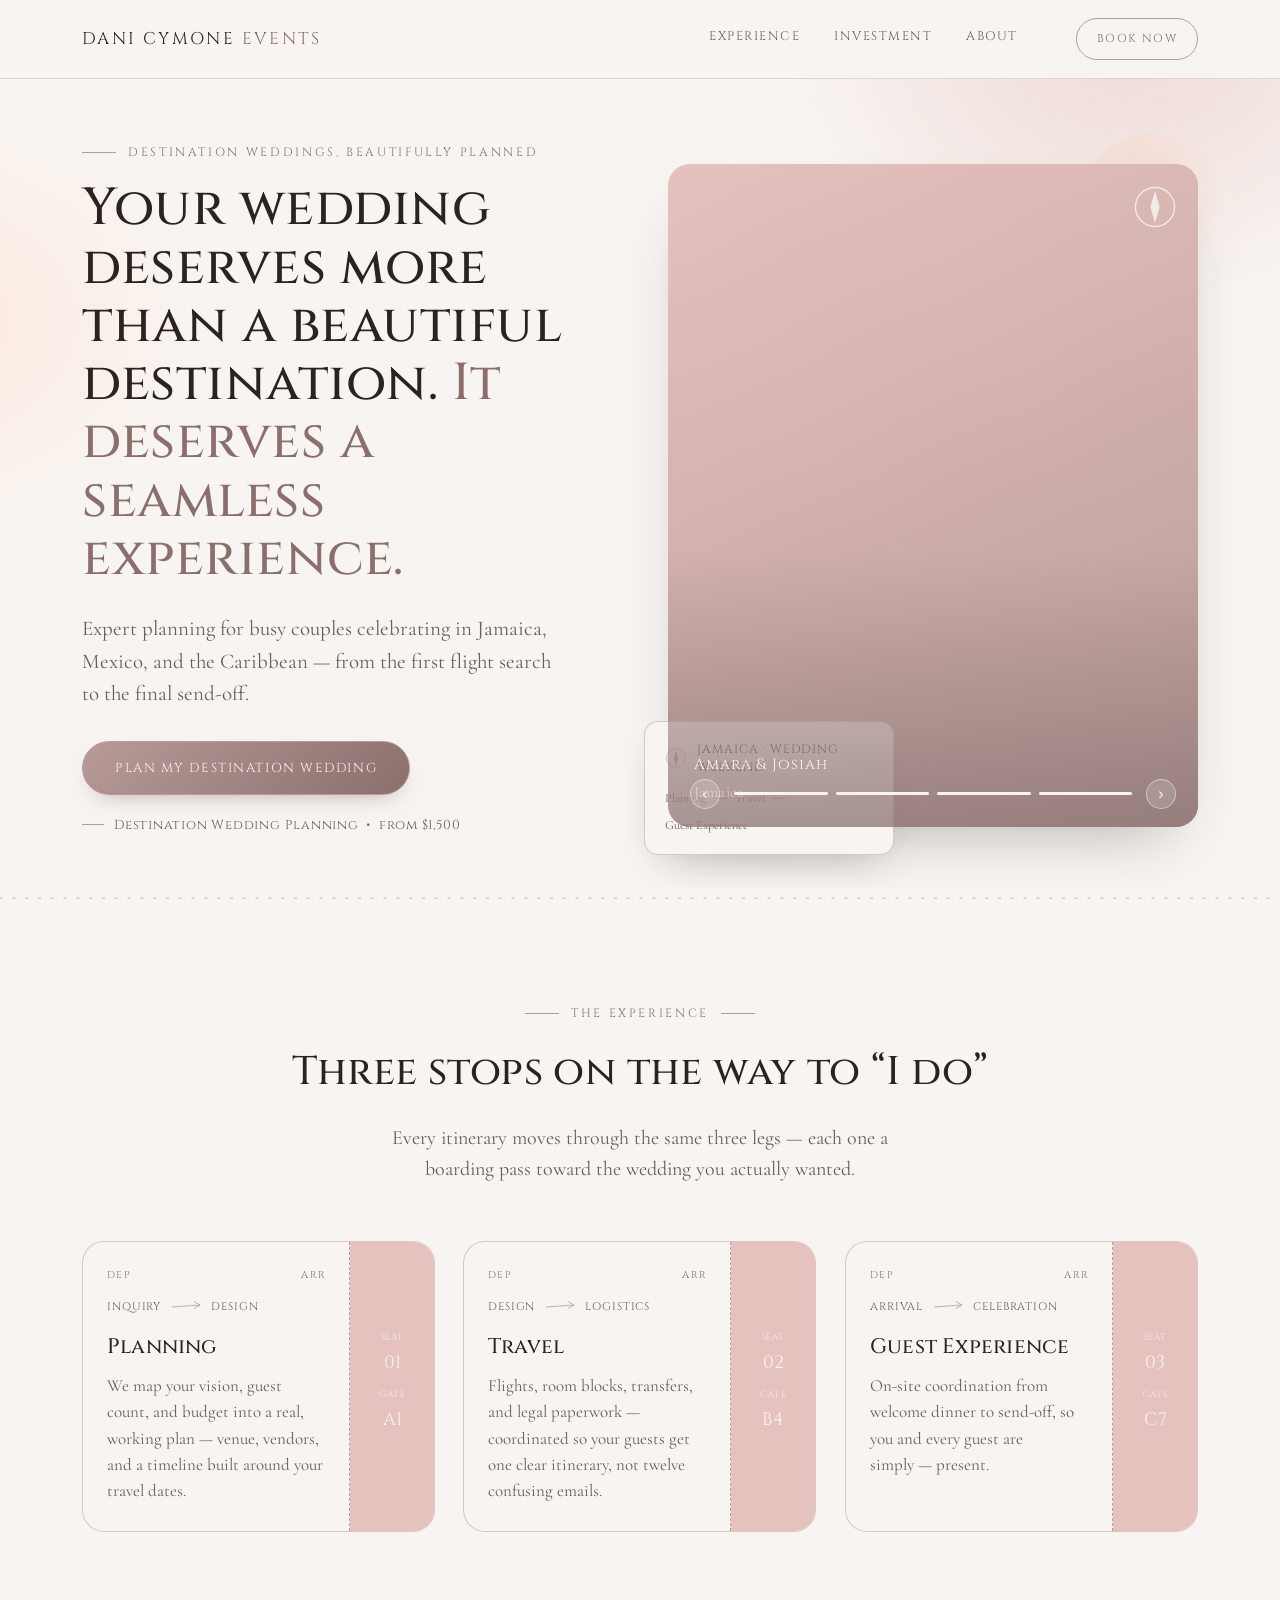
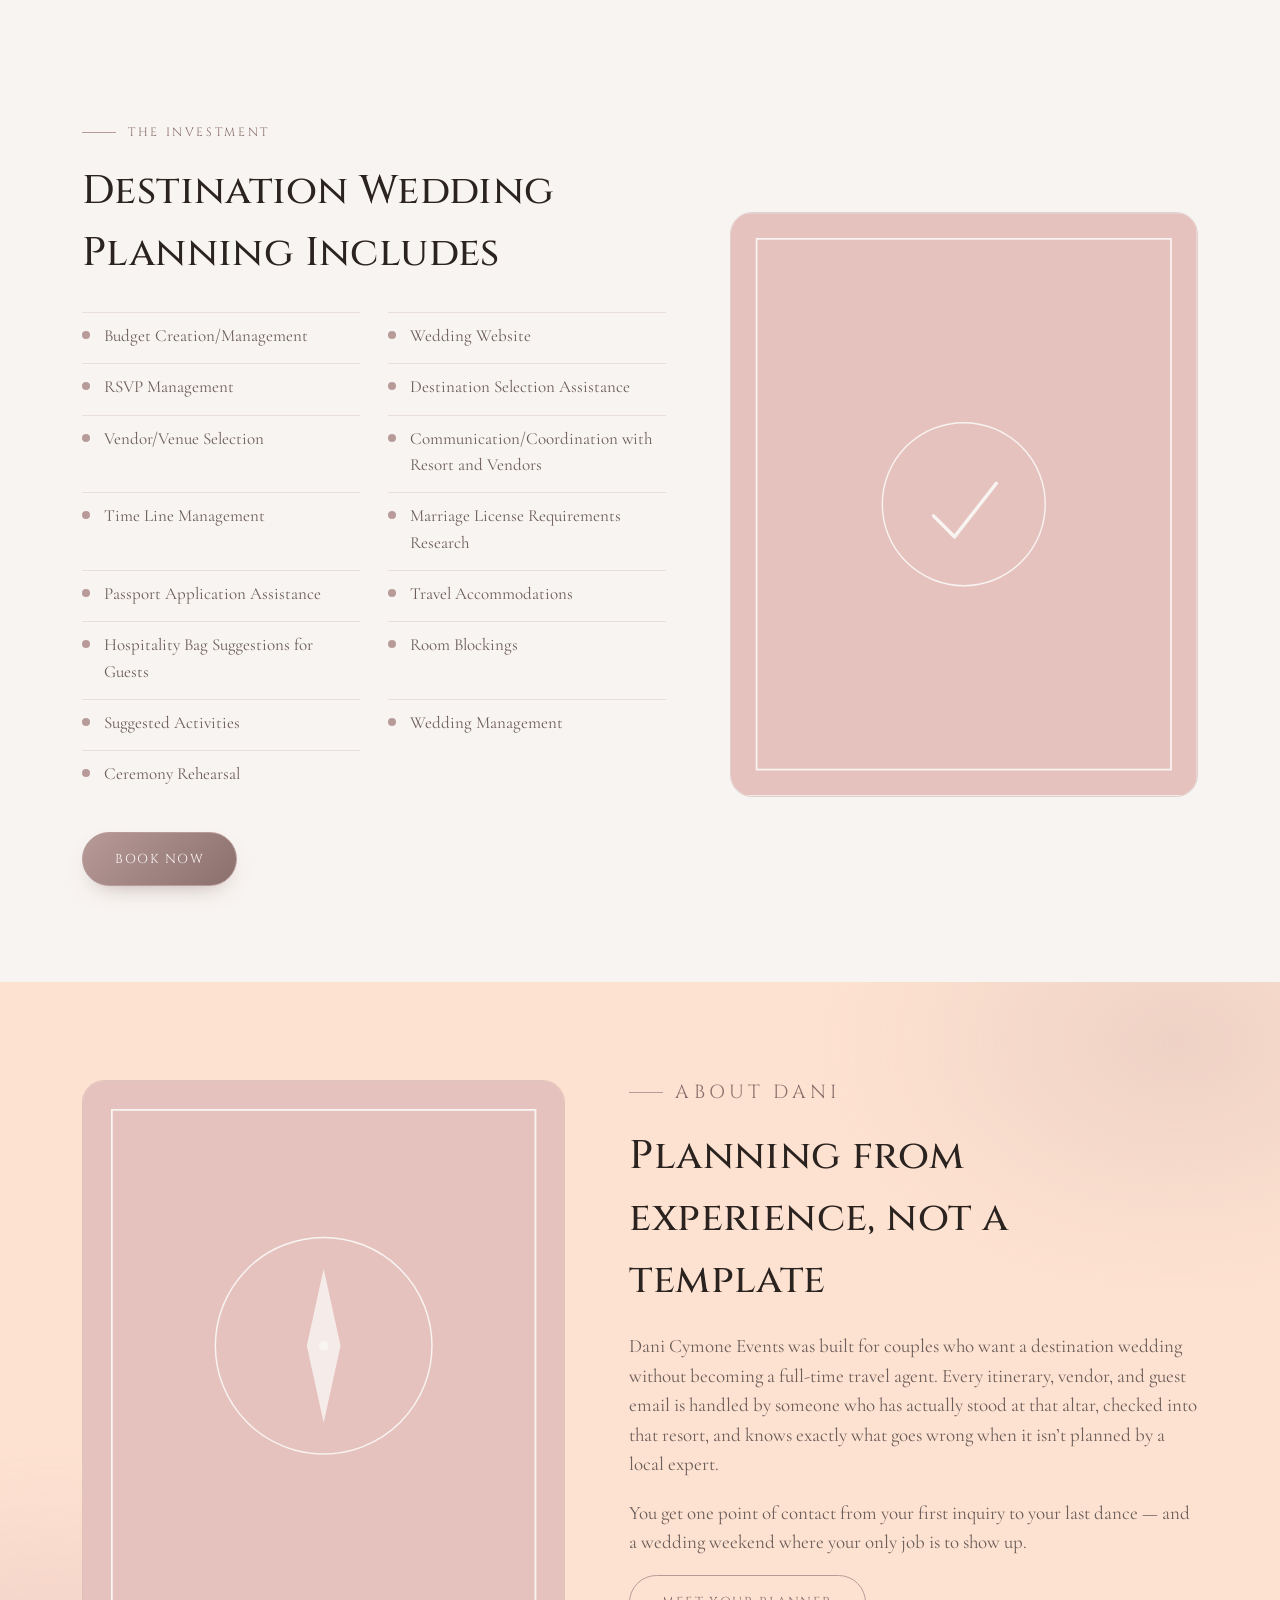
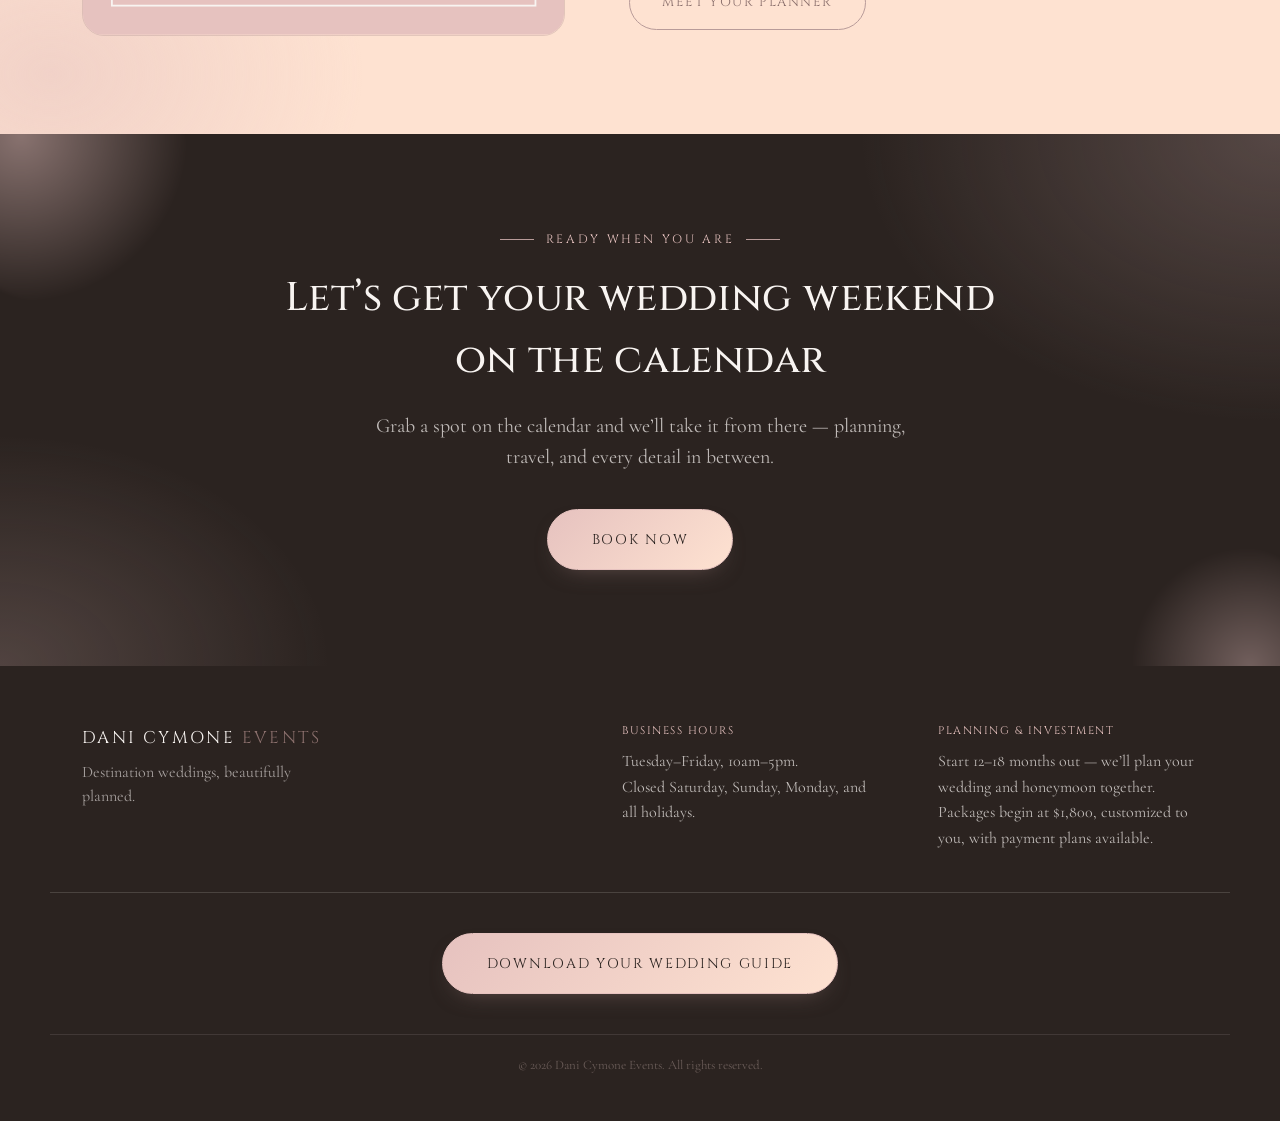
==== dani-site/index.html @ 33d0fd00 "website day 1 work" ====
<!DOCTYPE html>
<html lang="en">
<head>
<meta charset="UTF-8">
<meta name="viewport" content="width=device-width, initial-scale=1.0">
<title>Destinations with Dani | Destination Wedding Planning</title>
<meta name="description" content="Expert destination wedding planning for busy couples celebrating in Jamaica, Mexico, and the Caribbean.">
<link rel="preconnect" href="https://fonts.googleapis.com">
<link rel="preconnect" href="https://fonts.gstatic.com" crossorigin>
<link href="https://fonts.googleapis.com/css2?family=Cinzel:wght@400;500;600&family=Cormorant+Garamond:ital,wght@0,400;0,500;0,600;1,400&family=Petit+Formal+Script&display=swap" rel="stylesheet">
<!--
  LOVELACE FONT: Lovelace (Zetafonts) is a paid font and can't be linked from a free CDN.
  Once you have the licensed font files, drop them into assets/fonts/ and uncomment the
  @font-face block at the top of css/styles.css — the --font-body variable already points
  to "Lovelace" first, so the whole site will pick it up automatically with zero other changes.
  Until then, the site uses Cormorant Garamond as a close elegant-serif stand-in.
-->
<link rel="stylesheet" href="css/styles.css">
</head>
<body>

<!-- ===== NAV ===== -->
<header class="site-header" id="siteHeader">
  <div class="wrap header-inner">
    <a href="#top" class="wordmark">DANI CYMONE <span>EVENTS</span></a>
    <nav class="primary-nav" aria-label="Primary">
      <a href="#experience">Experience</a>
      <a href="#investment">Investment</a>
      <a href="#about">About</a>
    </nav>
    <a href="https://danicymoneevents.hbportal.co/public/6537eff61da5b40085b5f3f3/1-Schedule" target="_blank" rel="noopener noreferrer" class="btn btn-outline nav-cta">Book Now</a>
    <button class="menu-toggle" id="menuToggle" aria-label="Open menu" aria-expanded="false">
      <span></span><span></span><span></span>
    </button>
  </div>
</header>

<!-- ===== HERO ===== -->
<section class="hero" id="top">
  <div class="wrap hero-grid">
    <div class="hero-copy">
      <p class="eyebrow"><span class="rule"></span>Destination Weddings, Beautifully Planned</p>
      <h1>Your wedding deserves more than a beautiful destination. <em>It deserves a seamless experience.</em></h1>
      <p class="hero-sub">Expert planning for busy couples celebrating in Jamaica, Mexico, and the Caribbean &mdash; from the first flight search to the final send-off.</p>
      <div class="hero-actions">
        <a href="https://danicymoneevents.hbportal.co/public/6537eff61da5b40085b5f3f3/1-Schedule" target="_blank" rel="noopener noreferrer" class="btn btn-solid">Plan My Destination Wedding</a>
      </div>
      <p class="hero-price"><span class="dash"></span>Destination Wedding Planning &nbsp;&bull;&nbsp; from $1,500</p>
    </div>

    <div class="hero-visual">
      <div class="slideshow" id="heroSlideshow">
        <div class="slide is-active" style="background-image:url('assets/images/couples/couple-1.jpg')">
          <span class="slide-caption">Amara &amp; Josiah <em>Jamaica</em></span>
        </div>
        <div class="slide" style="background-image:url('assets/images/couples/couple-2.jpg')">
          <span class="slide-caption">Renee &amp; Devin <em>Tulum, Mexico</em></span>
        </div>
        <div class="slide" style="background-image:url('assets/images/couples/couple-3.jpg')">
          <span class="slide-caption">Priya &amp; Aaron <em>Turks &amp; Caicos</em></span>
        </div>
        <div class="slide" style="background-image:url('assets/images/couples/couple-4.jpg')">
          <span class="slide-caption">Camille &amp; Theo <em>Riviera Maya</em></span>
        </div>

        <div class="compass-mini spin-slow" aria-hidden="true">
          <svg viewBox="0 0 40 40"><circle cx="20" cy="20" r="17" fill="none" stroke="#f8f4f1" stroke-width="1.2"/><path d="M20,6 L24,20 L20,34 L16,20 Z" fill="#f8f4f1"/></svg>
        </div>

        <div class="slide-controls">
          <button class="slide-arrow" data-dir="-1" aria-label="Previous couple">&#8249;</button>
          <div class="slide-track" role="tablist" aria-label="Slideshow progress">
            <button class="slide-dash is-active" data-index="0" role="tab" aria-selected="true" aria-label="Slide 1"></button>
            <button class="slide-dash" data-index="1" role="tab" aria-selected="false" aria-label="Slide 2"></button>
            <button class="slide-dash" data-index="2" role="tab" aria-selected="false" aria-label="Slide 3"></button>
            <button class="slide-dash" data-index="3" role="tab" aria-selected="false" aria-label="Slide 4"></button>
          </div>
          <button class="slide-arrow" data-dir="1" aria-label="Next couple">&#8250;</button>
        </div>
      </div>

      <div class="hero-card">
        <div class="hero-card-head">
          <span class="compass-mini-badge" aria-hidden="true">
            <svg viewBox="0 0 40 40"><circle cx="20" cy="20" r="17" fill="none" stroke="#b89b99" stroke-width="1.2"/><path d="M20,6 L24,20 L20,34 L16,20 Z" fill="#b89b99"/></svg>
          </span>
          <span>Jamaica &middot; Wedding Weekend</span>
        </div>
        <div class="hero-card-route">
          <span>Planning</span><i></i><span>Travel</span><i></i><span>Guest Experience</span>
        </div>
      </div>
    </div>
  </div>
</section>

<!-- ===== TRUST STRIP / FLIGHT PATH DIVIDER ===== -->
<div class="flight-divider" aria-hidden="true">
  <svg viewBox="0 0 1200 40" preserveAspectRatio="none">
    <line x1="0" y1="20" x2="1200" y2="20" stroke="#b89b99" stroke-width="1.5" stroke-dasharray="2 10" stroke-linecap="round"/>
  </svg>
</div>

<!-- ===== EXPERIENCE ===== -->
<section class="section" id="experience">
  <div class="wrap">
    <p class="eyebrow center"><span class="rule"></span>The Experience<span class="rule"></span></p>
    <h2 class="section-title center">Three stops on the way to &ldquo;I do&rdquo;</h2>
    <p class="section-sub center">Every itinerary moves through the same three legs &mdash; each one a boarding pass toward the wedding you actually wanted.</p>

    <div class="pass-row">
      <article class="boarding-pass">
        <div class="pass-main">
          <div class="pass-top">
            <span class="pass-code">DEP</span>
            <span class="pass-code">ARR</span>
          </div>
          <div class="pass-route">
            <span>INQUIRY</span>
            <svg class="pass-plane" viewBox="0 0 60 24"><path d="M2,14 L58,10 M46,3 L58,10 L46,17" fill="none" stroke="currentColor" stroke-width="1.6"/></svg>
            <span>DESIGN</span>
          </div>
          <h3>Planning</h3>
          <p>We map your vision, guest count, and budget into a real, working plan &mdash; venue, vendors, and a timeline built around your travel dates.</p>
        </div>
        <div class="pass-stub">
          <span class="stub-label">SEAT</span>
          <span class="stub-value">01</span>
          <span class="stub-label">GATE</span>
          <span class="stub-value">A1</span>
        </div>
      </article>

      <article class="boarding-pass">
        <div class="pass-main">
          <div class="pass-top">
            <span class="pass-code">DEP</span>
            <span class="pass-code">ARR</span>
          </div>
          <div class="pass-route">
            <span>DESIGN</span>
            <svg class="pass-plane" viewBox="0 0 60 24"><path d="M2,14 L58,10 M46,3 L58,10 L46,17" fill="none" stroke="currentColor" stroke-width="1.6"/></svg>
            <span>LOGISTICS</span>
          </div>
          <h3>Travel</h3>
          <p>Flights, room blocks, transfers, and legal paperwork &mdash; coordinated so your guests get one clear itinerary, not twelve confusing emails.</p>
        </div>
        <div class="pass-stub">
          <span class="stub-label">SEAT</span>
          <span class="stub-value">02</span>
          <span class="stub-label">GATE</span>
          <span class="stub-value">B4</span>
        </div>
      </article>

      <article class="boarding-pass">
        <div class="pass-main">
          <div class="pass-top">
            <span class="pass-code">DEP</span>
            <span class="pass-code">ARR</span>
          </div>
          <div class="pass-route">
            <span>ARRIVAL</span>
            <svg class="pass-plane" viewBox="0 0 60 24"><path d="M2,14 L58,10 M46,3 L58,10 L46,17" fill="none" stroke="currentColor" stroke-width="1.6"/></svg>
            <span>CELEBRATION</span>
          </div>
          <h3>Guest Experience</h3>
          <p>On-site coordination from welcome dinner to send-off, so you and every guest are simply&nbsp;&mdash;&nbsp;present.</p>
        </div>
        <div class="pass-stub">
          <span class="stub-label">SEAT</span>
          <span class="stub-value">03</span>
          <span class="stub-label">GATE</span>
          <span class="stub-value">C7</span>
        </div>
      </article>
    </div>
  </div>
</section>

<!-- ===== WHAT'S INCLUDED ===== -->
<section class="section" id="investment">
  <div class="wrap investment-grid">
    <div class="investment-copy">
      <p class="eyebrow"><span class="rule"></span>The Investment</p>
      <h2 class="section-title">Destination Wedding Planning Includes</h2>
      <ul class="includes-list">
        <li>Budget Creation/Management</li>
        <li>Wedding Website</li>
        <li>RSVP Management</li>
        <li>Destination Selection Assistance</li>
        <li>Vendor/Venue Selection</li>
        <li>Communication/Coordination with Resort and Vendors</li>
        <li>Time Line Management</li>
        <li>Marriage License Requirements Research</li>
        <li>Passport Application Assistance</li>
        <li>Travel Accommodations</li>
        <li>Hospitality Bag Suggestions for Guests</li>
        <li>Room Blockings</li>
        <li>Suggested Activities</li>
        <li>Wedding Management</li>
        <li>Ceremony Rehearsal</li>
      </ul>
      <a href="https://danicymoneevents.hbportal.co/public/6537eff61da5b40085b5f3f3/1-Schedule" target="_blank" rel="noopener noreferrer" class="btn btn-solid">Book Now</a>
    </div>
    <div class="investment-visual" aria-hidden="true">
      <svg viewBox="0 0 400 500">
        <rect x="0" y="0" width="400" height="500" fill="#e6c2bf"/>
        <rect x="22" y="22" width="356" height="456" fill="none" stroke="#f8f4f1" stroke-width="1.5"/>
        <g transform="translate(200,250)">
          <circle r="70" fill="none" stroke="#f8f4f1" stroke-width="1.2"/>
          <path d="M-26,10 L-8,28 L28,-18" fill="none" stroke="#f8f4f1" stroke-width="3" stroke-linecap="round" stroke-linejoin="round"/>
        </g>
      </svg>
    </div>
  </div>
</section>

<!-- ===== ABOUT ===== -->
<section class="section section-tinted" id="about">
  <div class="wrap about-grid">
    <div class="about-visual" aria-hidden="true">
      <svg viewBox="0 0 400 460">
        <rect x="0" y="0" width="400" height="460" fill="#e6c2bf"/>
        <rect x="24" y="24" width="352" height="412" fill="none" stroke="#f8f4f1" stroke-width="1.5"/>
        <g transform="translate(200,220)">
          <circle r="90" fill="none" stroke="#f8f4f1" stroke-width="1.2"/>
          <path d="M0,-64 L14,0 L0,64 L-14,0 Z" fill="#f8f4f1" opacity="0.85"/>
          <circle r="4" fill="#f8f4f1"/>
        </g>
      </svg>
    </div>
    <div class="about-copy">
      <p class="eyebrow"><span class="rule"></span>About Dani</p>
      <h2 class="section-title">Planning from experience, not a template</h2>
      <p>Dani Cymone Events was built for couples who want a destination wedding without becoming a full-time travel agent. Every itinerary, vendor, and guest email is handled by someone who has actually stood at that altar, checked into that resort, and knows exactly what goes wrong when it isn&rsquo;t planned by a local expert.</p>
      <p>You get one point of contact from your first inquiry to your last dance &mdash; and a wedding weekend where your only job is to show up.</p>
      <a href="https://danicymoneevents.hbportal.co/public/6537eff61da5b40085b5f3f3/1-Schedule" target="_blank" rel="noopener noreferrer" class="btn btn-outline">Meet Your Planner</a>
    </div>
  </div>
</section>

<!-- ===== BOOK NOW ===== -->
<section class="section book-section" id="book">
  <div class="blob blob-a" aria-hidden="true"></div>
  <div class="blob blob-b" aria-hidden="true"></div>
  <div class="wrap book-inner">
    <p class="eyebrow center"><span class="rule"></span>Ready When You Are<span class="rule"></span></p>
    <h2 class="section-title center">Let&rsquo;s get your wedding weekend on the calendar</h2>
    <p class="section-sub center">Grab a spot on the calendar and we&rsquo;ll take it from there &mdash; planning, travel, and every detail in between.</p>
    <a href="https://danicymoneevents.hbportal.co/public/6537eff61da5b40085b5f3f3/1-Schedule" target="_blank" rel="noopener noreferrer" class="btn btn-solid btn-large">Book Now</a>
  </div>
</section>

<!-- ===== FOOTER ===== -->
<footer class="site-footer">
  <div class="wrap footer-inner">
    <div class="footer-brand">
      <span class="wordmark">DANI CYMONE <span>EVENTS</span></span>
      <p>Destination weddings, beautifully planned.</p>
    </div>
    <div class="footer-info">
      <div class="footer-block">
        <span class="footer-label">Business Hours</span>
        <p>Tuesday&ndash;Friday, 10am&ndash;5pm.<br>Closed Saturday, Sunday, Monday, and all holidays.</p>
      </div>
      <div class="footer-block">
        <span class="footer-label">Planning &amp; Investment</span>
        <p>Start 12&ndash;18 months out &mdash; we&rsquo;ll plan your wedding and honeymoon together. Packages begin at $1,800, customized to you, with payment plans available.</p>
      </div>
    </div>
  </div>

  <div class="wrap footer-guide">
    <a href="https://www.canva.com/design/DAFTlL1XCnE/EAJRQQwgAZ2EIj3m2GyqQg/view?utm_content=DAFTlL1XCnE&utm_campaign=designshare&utm_medium=link2&utm_source=uniquelinks&utlId=h9b1b9f0e7c" target="_blank" rel="noopener noreferrer" class="btn btn-solid btn-large">Download Your Wedding Guide</a>
  </div>

  <div class="wrap footer-bottom">
    <p>&copy; <span id="year"></span> Dani Cymone Events. All rights reserved.</p>
  </div>
</footer>


<script src="js/script.js"></script>
</body>
</html>
---- dani-site/css/styles.css ----
/* ============ LOVELACE (licensed font — add files to enable) ============
   Uncomment once you've dropped licensed Lovelace files into assets/fonts/.
   The --font-body variable below already lists "Lovelace" first, so once
   this @font-face resolves, every body text element switches over automatically.

@font-face{
  font-family: "Lovelace";
  src: url("../assets/fonts/Lovelace-Text.woff2") format("woff2");
  font-weight: 400;
  font-style: normal;
  font-display: swap;
}
@font-face{
  font-family: "Lovelace";
  src: url("../assets/fonts/Lovelace-Text-Italic.woff2") format("woff2");
  font-weight: 400;
  font-style: italic;
  font-display: swap;
}
*/

/* ============ TOKENS ============ */
:root{
  --cream: #f8f4f1;
  --blush: #fee2d1;
  --rose: #e6c2bf;
  --mauve: #b89b99;
  --mauve-deep: #8a6f6c;
  --ink: #2b2320;
  --ink-soft: #6b5d59;

  --font-display: "Cinzel", serif;
  --font-body: "Lovelace", "Cormorant Garamond", "EB Garamond", Georgia, serif;
  --font-script: "Petit Formal Script", cursive;

  --maxw: 1180px;
  --radius: 22px;
  --radius-sm: 14px;
  --bounce: cubic-bezier(.34, 1.56, .64, 1);
}

*,*::before,*::after{ box-sizing: border-box; }
html{ scroll-behavior: smooth; }
body{
  margin:0;
  font-family: var(--font-body);
  background: var(--cream);
  color: var(--ink);
  font-size: 19px;
  line-height: 1.55;
  -webkit-font-smoothing: antialiased;
}
h1,h2,h3{ font-family: var(--font-display); font-weight: 500; margin: 0 0 .5em; letter-spacing: .01em; color: var(--ink); }
p{ margin: 0 0 1em; color: var(--ink-soft); }
a{ color: inherit; }
img,svg{ display:block; max-width:100%; }
ul{ margin:0; padding:0; list-style:none; }

.wrap{ max-width: var(--maxw); margin: 0 auto; padding: 0 32px; }

:focus-visible{ outline: 2px solid var(--mauve-deep); outline-offset: 3px; }

@media (prefers-reduced-motion: reduce){
  *{ animation-duration: .001ms !important; animation-iteration-count: 1 !important; transition-duration: .001ms !important; scroll-behavior: auto !important; }
}

/* ============ SCROLL REVEAL ============ */
.reveal{ opacity: 0; transform: translateY(26px); transition: opacity .8s cubic-bezier(.22,.61,.36,1), transform .8s cubic-bezier(.22,.61,.36,1); }
.reveal.is-visible{ opacity: 1; transform: none; }
.pass-row .reveal:nth-child(2){ transition-delay: .12s; }
.pass-row .reveal:nth-child(3){ transition-delay: .24s; }

/* ============ BUTTONS ============ */
.btn{
  display: inline-block;
  font-family: var(--font-display);
  font-size: 13px;
  letter-spacing: .12em;
  text-transform: uppercase;
  text-decoration: none;
  padding: 16px 32px;
  border: 1px solid var(--mauve);
  border-radius: 999px;
  transition: background .25s ease, color .25s ease, transform .35s var(--bounce), box-shadow .3s ease;
}
.btn-large{ padding: 19px 44px; font-size: 14px; }
.btn-solid{
  background: linear-gradient(135deg, var(--mauve), var(--mauve-deep));
  color: var(--cream);
  box-shadow: 0 10px 24px -14px rgba(138,111,108,.7);
}
.btn-solid:hover{ box-shadow: 0 16px 34px -14px rgba(138,111,108,.85); transform: translateY(-3px) scale(1.04); }
.btn-solid:active{ transform: translateY(-1px) scale(.98); }
.btn-outline{ background: transparent; color: var(--mauve-deep); position: relative; overflow: hidden; z-index: 1; }
.btn-outline::before{
  content:""; position:absolute; inset:0; z-index:-1;
  background: var(--mauve);
  transform: translateX(-101%);
  transition: transform .3s ease;
}
.btn-outline:hover{ color: var(--cream); }
.btn-outline:hover::before{ transform: translateX(0); }
.btn-small{ padding: 12px 22px; font-size: 12px; }

/* ============ EYEBROW / RULES ============ */
.eyebrow{
  display: flex; align-items: center; gap: 12px;
  font-family: var(--font-display);
  font-size: 12px;
  letter-spacing: .22em;
  text-transform: uppercase;
  color: var(--mauve-deep);
  margin-bottom: 18px;
}
.eyebrow.small{ margin-bottom: 10px; }
.eyebrow.center{ justify-content: center; }
.eyebrow .rule{ width: 34px; height: 1px; background: var(--mauve); display:inline-block; }

.section-title{ font-size: clamp(28px, 3.4vw, 40px); max-width: 720px; }
.section-title.center{ margin-left:auto; margin-right:auto; text-align:center; }
.section-sub{ max-width: 560px; font-size: 20px; }
.section-sub.center{ margin-left:auto; margin-right:auto; text-align:center; }

/* ============ HEADER ============ */
.site-header{
  position: sticky; top:0; z-index: 50;
  background: rgba(248,244,241,.92);
  backdrop-filter: blur(6px);
  border-bottom: 1px solid rgba(184,155,153,.35);
}
.header-inner{
  display: flex; align-items: center; justify-content: space-between;
  padding-top: 18px; padding-bottom: 18px; gap: 24px;
}
.wordmark{
  font-family: var(--font-display);
  font-size: 17px;
  letter-spacing: .14em;
  text-decoration: none;
  color: var(--ink);
  white-space: nowrap;
}
.wordmark span{ color: var(--mauve-deep); }
.primary-nav{ display:flex; gap: 34px; margin-left: auto; margin-right: 34px; }
.primary-nav a{
  text-decoration:none; font-family: var(--font-display);
  font-size: 12.5px; letter-spacing: .12em; text-transform: uppercase;
  color: var(--ink-soft); position: relative; padding-bottom: 4px;
}
.primary-nav a::after{
  content:""; position:absolute; left:0; right:100%; bottom:0; height: 1px;
  background: var(--mauve-deep); transition: right .25s ease;
}
.primary-nav a:hover{ color: var(--mauve-deep); }
.primary-nav a:hover::after{ right: 0; }
.nav-cta{ padding: 11px 20px; font-size: 11.5px; }
.site-header.is-scrolled{ box-shadow: 0 8px 24px -18px rgba(43,35,32,.35); }
.site-header.is-scrolled .header-inner{ padding-top: 12px; padding-bottom: 12px; }

.menu-toggle{
  display:none; flex-direction:column; justify-content:center; gap:5px;
  width: 30px; height: 26px; background: none; border: none; cursor: pointer; padding: 0;
}
.menu-toggle span{ display:block; height: 1.5px; background: var(--ink); transition: transform .25s ease, opacity .25s ease; }
.site-header.nav-open .menu-toggle span:nth-child(1){ transform: translateY(6.5px) rotate(45deg); }
.site-header.nav-open .menu-toggle span:nth-child(2){ opacity: 0; }
.site-header.nav-open .menu-toggle span:nth-child(3){ transform: translateY(-6.5px) rotate(-45deg); }

/* ============ HERO ============ */
.hero{
  padding: 64px 0 40px; overflow: hidden; position: relative;
  background:
    radial-gradient(520px 420px at 88% -6%, rgba(230,194,191,.55), transparent 65%),
    radial-gradient(460px 360px at -6% 30%, rgba(254,226,209,.6), transparent 60%);
}
.hero-grid{
  display: grid; grid-template-columns: 1fr 1fr; gap: 56px; align-items: center;
}
.hero-copy .rule{ margin-right: 0; }
.hero-copy h1{
  font-size: clamp(32px, 4.4vw, 52px);
  line-height: 1.12;
  max-width: 620px;
}
.hero-copy h1 em{ font-style: normal; color: var(--mauve-deep); }
.hero-sub{ font-size: 21px; max-width: 480px; margin-bottom: 30px; }
.hero-price{
  margin-top: 20px; font-family: var(--font-display); font-size: 13px;
  letter-spacing: .06em; color: var(--ink-soft); display:flex; align-items:center; gap:10px;
}
.hero-price .dash{ width: 22px; height: 1px; background: var(--mauve); display:inline-block; }

.hero-visual{ position: relative; }
.hero-visual::before{
  content:"";
  position:absolute; top:-30px; right:-30px; width:150px; height:150px;
  background: radial-gradient(circle at 35% 35%, var(--blush), transparent 70%);
  border-radius: 50%;
  filter: blur(1px);
  opacity: .8;
  animation: float-blob 8s ease-in-out infinite;
  z-index: -1;
}

/* ---- Couples slideshow ---- */
.slideshow{
  position: relative;
  aspect-ratio: 4 / 5;
  overflow: hidden;
  border-radius: var(--radius);
  box-shadow: 0 30px 60px -30px rgba(43,35,32,.35);
  background: linear-gradient(150deg, var(--rose), var(--mauve));
}
.slide{
  position: absolute; inset: 0;
  background-size: cover;
  background-position: center;
  background-color: transparent;
  opacity: 0;
  transform: scale(1.06);
  transition: opacity 1.1s ease, transform 6s ease;
  display:flex; align-items:flex-end;
}
.slide::before{
  content:"";
  position:absolute; inset:0;
  background:
    linear-gradient(160deg, rgba(230,194,191,.55), rgba(184,155,153,.55)),
    linear-gradient(0deg, rgba(43,35,32,.55) 0%, rgba(43,35,32,0) 42%);
}
.slide.is-active{ opacity: 1; transform: scale(1); z-index: 1; }
.slide-caption{
  position: relative; z-index: 2;
  color: var(--cream);
  font-family: var(--font-display);
  font-size: 15px;
  letter-spacing: .06em;
  padding: 26px 26px 22px;
}
.slide-caption em{ display:block; font-style: normal; font-family: var(--font-body); font-size: 16px; color: var(--rose); margin-top: 4px; letter-spacing: .01em; }

.compass-mini{
  position:absolute; top: 20px; right: 20px; width: 46px; height: 46px; z-index: 2; opacity: .85;
}
.spin-slow{ animation: spin 40s linear infinite; }
@keyframes spin{ to{ transform: rotate(360deg); } }

.slide-controls{
  position:absolute; left:0; right:0; bottom: 0; z-index: 3;
  display:flex; align-items:center; gap: 14px;
  padding: 0 22px 18px;
}
.slide-arrow{
  background: rgba(248,244,241,.16);
  border: 1px solid rgba(248,244,241,.5);
  color: var(--cream);
  width: 30px; height: 30px;
  border-radius: 50%;
  display:flex; align-items:center; justify-content:center;
  font-size: 16px; line-height:1; cursor: pointer;
  transition: background .2s ease, transform .2s ease;
  flex: none;
}
.slide-arrow:hover{ background: rgba(248,244,241,.32); transform: translateY(-1px); }
.slide-track{ display:flex; gap: 8px; flex: 1; }
.slide-dash{
  flex:1; height: 3px; border: none; padding:0; cursor: pointer;
  background: rgba(248,244,241,.35);
  border-radius: 2px;
  position: relative;
  overflow: hidden;
}
.slide-dash::after{
  content:""; position:absolute; inset:0; left:-100%;
  background: var(--cream);
}
.slide-dash.is-active::after{ animation: dash-fill 5s linear forwards; }
@keyframes dash-fill{ from{ left:-100%; } to{ left:0%; } }

@media (prefers-reduced-motion: reduce){
  .slide{ transition: opacity .3s ease; transform:none !important; }
  .spin-slow{ animation: none; }
  .slide-dash.is-active::after{ animation: none; left:0; }
}

.hero-card{
  position: absolute; left: -24px; bottom: -28px;
  background: var(--cream);
  border: 1px solid rgba(184,155,153,.5);
  border-radius: var(--radius-sm);
  padding: 18px 20px;
  width: 250px;
  box-shadow: 0 18px 40px -18px rgba(43,35,32,.28);
}
.hero-card-head{
  display:flex; align-items:center; gap:10px;
  font-family: var(--font-display); font-size: 12px; letter-spacing:.08em; text-transform:uppercase;
  color: var(--ink); margin-bottom: 12px;
}
.compass-mini-badge{ width:22px; height:22px; flex:none; }
.hero-card-route{
  display:flex; align-items:center; gap:8px;
  font-size: 12.5px; color: var(--ink-soft); font-family: var(--font-body); flex-wrap: wrap;
}
.hero-card-route i{ width: 12px; height: 1px; background: var(--mauve); display:inline-block; }

/* ============ FLIGHT DIVIDER ============ */
.flight-divider{ width:100%; height: 20px; position: relative; overflow: hidden; }
.flight-divider svg{ width:100%; height:100%; }
.flight-divider::after{
  content: "";
  position: absolute; top: 50%; left: -6%;
  width: 14px; height: 14px;
  background: var(--mauve-deep);
  -webkit-mask: url("data:image/svg+xml;utf8,<svg xmlns='http://www.w3.org/2000/svg' viewBox='0 0 24 24'><path d='M2,13 L22,11 M15,4 L22,11 L15,18' fill='none' stroke='black' stroke-width='2.4'/></svg>") center/contain no-repeat;
          mask: url("data:image/svg+xml;utf8,<svg xmlns='http://www.w3.org/2000/svg' viewBox='0 0 24 24'><path d='M2,13 L22,11 M15,4 L22,11 L15,18' fill='none' stroke='black' stroke-width='2.4'/></svg>") center/contain no-repeat;
  transform: translateY(-50%);
  animation: fly-across 14s linear infinite;
}
@keyframes fly-across{ to{ left: 106%; } }
@media (prefers-reduced-motion: reduce){ .flight-divider::after{ animation: none; display:none; } }

/* ============ SECTIONS ============ */
.section{ padding: 96px 0; }
.section-tinted{
  background:
    radial-gradient(600px 420px at 92% 8%, rgba(184,155,153,.22), transparent 60%),
    radial-gradient(520px 380px at 4% 92%, rgba(230,194,191,.5), transparent 60%),
    var(--blush);
}

/* ============ BOARDING PASS CARDS ============ */
.pass-row{
  display: grid; grid-template-columns: repeat(3, 1fr); gap: 28px; margin-top: 56px;
}
.boarding-pass{
  display: grid; grid-template-columns: 1fr auto;
  background: var(--cream);
  border: 1px solid rgba(184,155,153,.5);
  border-radius: var(--radius);
  overflow: hidden;
  position: relative;
  transition: transform .15s ease, box-shadow .3s ease;
  will-change: transform;
}
.boarding-pass:hover{ box-shadow: 0 22px 44px -26px rgba(43,35,32,.32); }
.boarding-pass::before{
  content: "";
  position: absolute; right: 84px; top:0; bottom:0; width:0;
  border-left: 1px dashed var(--mauve);
}
.pass-main{ padding: 26px 24px; }
.pass-top{ display:flex; justify-content: space-between; font-family: var(--font-display); font-size: 10px; letter-spacing:.14em; color: var(--mauve-deep); margin-bottom: 14px; }
.pass-route{ display:flex; align-items:center; gap:10px; font-family: var(--font-display); font-size: 11px; letter-spacing:.08em; color: var(--ink-soft); margin-bottom: 16px; }
.pass-plane{ width: 30px; height: 14px; color: var(--mauve); flex: none; }
.boarding-pass h3{ font-size: 21px; margin-bottom: 10px; }
.boarding-pass p{ font-size: 17px; margin-bottom: 0; }
.pass-stub{
  width: 84px;
  background: var(--rose);
  padding: 22px 14px;
  display:flex; flex-direction:column; align-items:center; justify-content:center; gap: 4px;
  text-align:center;
}
.stub-label{ font-family: var(--font-display); font-size: 9px; letter-spacing:.1em; color: var(--cream); opacity:.8; }
.stub-value{ font-family: var(--font-display); font-size: 18px; color: var(--cream); margin-bottom: 8px; }

/* ============ INVESTMENT / INCLUDES ============ */
.investment-grid{
  display:grid; grid-template-columns: 1fr 0.8fr; gap: 64px; align-items:center;
}
.includes-list{
  display:grid; grid-template-columns: 1fr 1fr; gap: 4px 28px;
  margin: 28px 0 34px;
}
.includes-list li{
  font-size: 17px; color: var(--ink-soft);
  padding: 10px 0 10px 22px;
  border-top: 1px solid rgba(184,155,153,.25);
  position: relative;
}
.includes-list li::before{
  content:"";
  position:absolute; left:0; top: 18px;
  width: 8px; height: 8px;
  background: var(--mauve);
  border-radius: 50%;
}
.investment-visual{
  border: 1px solid rgba(184,155,153,.4);
  border-radius: var(--radius);
  overflow: hidden;
  aspect-ratio: 4 / 5;
}
.investment-visual svg{ width:100%; height:100%; }

/* ============ ABOUT ============ */
.about-grid{ display:grid; grid-template-columns: 0.85fr 1fr; gap: 64px; align-items:center; }
.about-visual{ border: 1px solid rgba(184,155,153,.4); border-radius: var(--radius); overflow: hidden; }
.about-copy p{ font-size: 19px; }

/* ============ BOOK NOW ============ */
.book-section{
  position: relative;
  overflow: hidden;
  background:
    radial-gradient(700px 480px at 100% 0%, rgba(184,155,153,.3), transparent 60%),
    radial-gradient(600px 420px at 0% 100%, rgba(230,194,191,.2), transparent 55%),
    var(--ink);
  color: var(--cream);
  text-align: center;
}
.book-section .eyebrow{ color: var(--rose); }
.book-section .section-title{ color: var(--cream); }
.book-section .section-sub{ color: rgba(248,244,241,.72); margin-bottom: 36px; }
.book-inner{ position: relative; z-index: 1; display:flex; flex-direction:column; align-items:center; }
.book-section .btn-large{ background: linear-gradient(135deg, var(--rose), var(--blush)); color: var(--ink); border-color: var(--rose); }
.book-section .btn-large:hover{ box-shadow: 0 20px 44px -16px rgba(254,226,209,.5); }

.blob{
  position: absolute;
  border-radius: 50%;
  filter: blur(2px);
  opacity: .5;
  animation: float-blob 9s ease-in-out infinite;
}
.blob-a{
  width: 260px; height: 260px; top: -90px; left: -70px;
  background: radial-gradient(circle at 35% 35%, var(--rose), transparent 70%);
}
.blob-b{
  width: 200px; height: 200px; bottom: -80px; right: -50px;
  background: radial-gradient(circle at 60% 60%, var(--mauve), transparent 70%);
  animation-delay: -4s;
}
@keyframes float-blob{
  0%, 100%{ transform: translate(0,0) scale(1); }
  50%{ transform: translate(14px,-16px) scale(1.06); }
}
@media (prefers-reduced-motion: reduce){ .blob, .hero-visual::before{ animation: none; } }

/* ============ FOOTER ============ */
.site-footer{ background: var(--ink); color: rgba(248,244,241,.7); padding-top: 56px; }
.footer-inner{
  display:flex; justify-content: space-between; align-items:flex-start;
  padding-bottom: 40px; border-bottom: 1px solid rgba(248,244,241,.15);
  flex-wrap: wrap; gap: 40px;
}
.footer-brand{ max-width: 260px; }
.footer-brand .wordmark{ color: var(--cream); }
.footer-brand p{ color: rgba(248,244,241,.6); margin-top: 8px; font-size: 16px; }

.footer-info{ display:flex; gap: 56px; flex-wrap: wrap; }
.footer-block{ max-width: 260px; }
.footer-label{
  display:block; font-family: var(--font-display); font-size: 11px;
  letter-spacing:.14em; text-transform:uppercase; color: var(--rose); margin-bottom: 10px;
}
.footer-block p{ color: rgba(248,244,241,.72); font-size: 16px; margin: 0; line-height: 1.6; }

.footer-guide{ display:flex; justify-content:center; padding: 40px 0; }
.footer-guide .btn-large{
  background: linear-gradient(135deg, var(--rose), var(--blush));
  color: var(--ink); border-color: var(--rose);
}
.footer-guide .btn-large:hover{ box-shadow: 0 20px 44px -16px rgba(254,226,209,.5); }

.footer-bottom{ padding: 20px 0 32px; font-size: 13px; border-top: 1px solid rgba(248,244,241,.1); text-align:center; }

/* ============ RESPONSIVE ============ */
@media (max-width: 980px){
  .hero-grid{ grid-template-columns: 1fr; }
  .hero-visual{ order: -1; }
  .pass-row{ grid-template-columns: 1fr; }
  .investment-grid{ grid-template-columns: 1fr; }
  .investment-visual{ order: -1; max-width: 360px; margin: 0 auto; }
  .about-grid{ grid-template-columns: 1fr; }

  .primary-nav{
    display: flex; flex-direction: column; gap: 0;
    position: absolute; top: 100%; left: 0; right: 0;
    background: var(--cream);
    border-bottom: 1px solid rgba(184,155,153,.35);
    max-height: 0; overflow: hidden;
    transition: max-height .3s ease;
    margin: 0;
  }
  .primary-nav a{ padding: 16px 32px; border-top: 1px solid rgba(184,155,153,.2); }
  .primary-nav a::after{ display:none; }
  .site-header.nav-open .primary-nav{ max-height: 320px; }
  .menu-toggle{ display: flex; }
}

@media (max-width: 560px){
  body{ font-size: 17px; }
  .wrap{ padding: 0 20px; }
  .hero{ padding-top: 44px; }
  .includes-list{ grid-template-columns: 1fr; }
  .btn-large{ width: 100%; }
  .nav-cta{ display:none; }
  .hero-card{ position: static; margin-top: 20px; width: auto; }
}
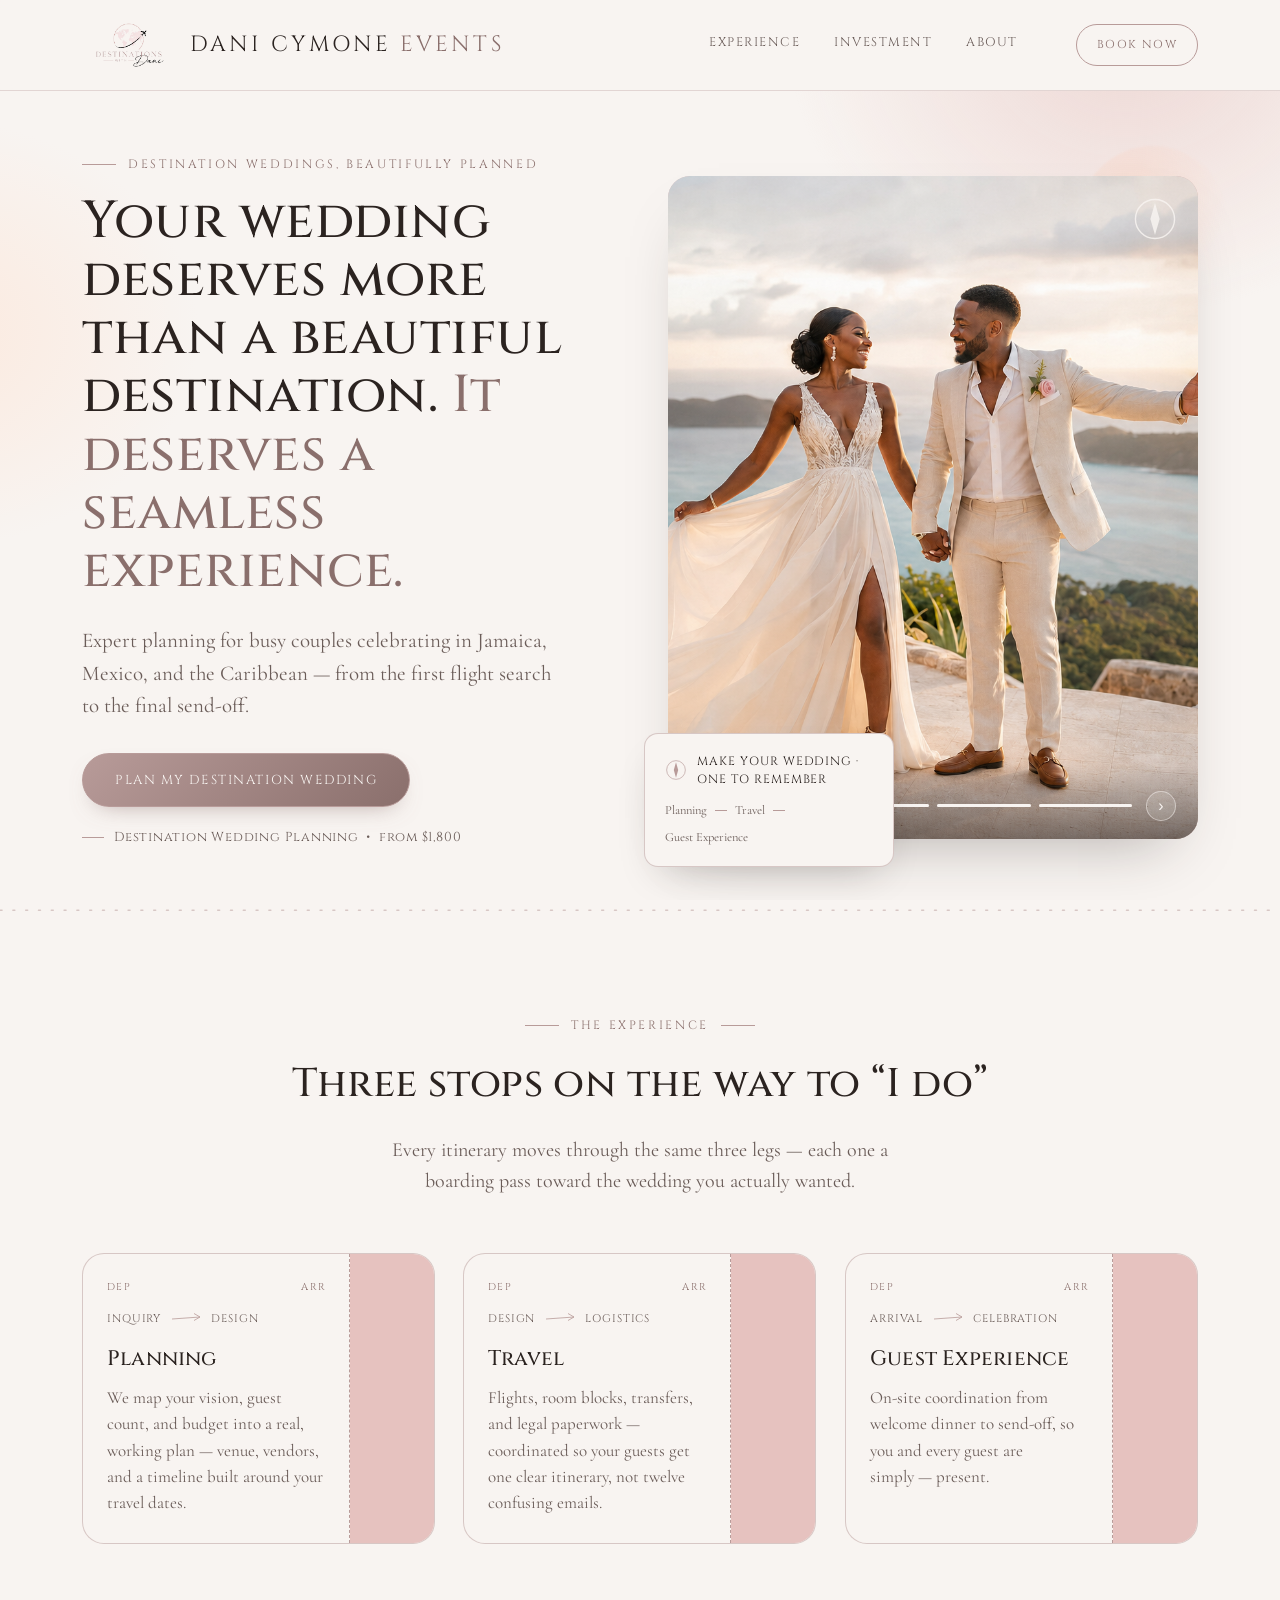
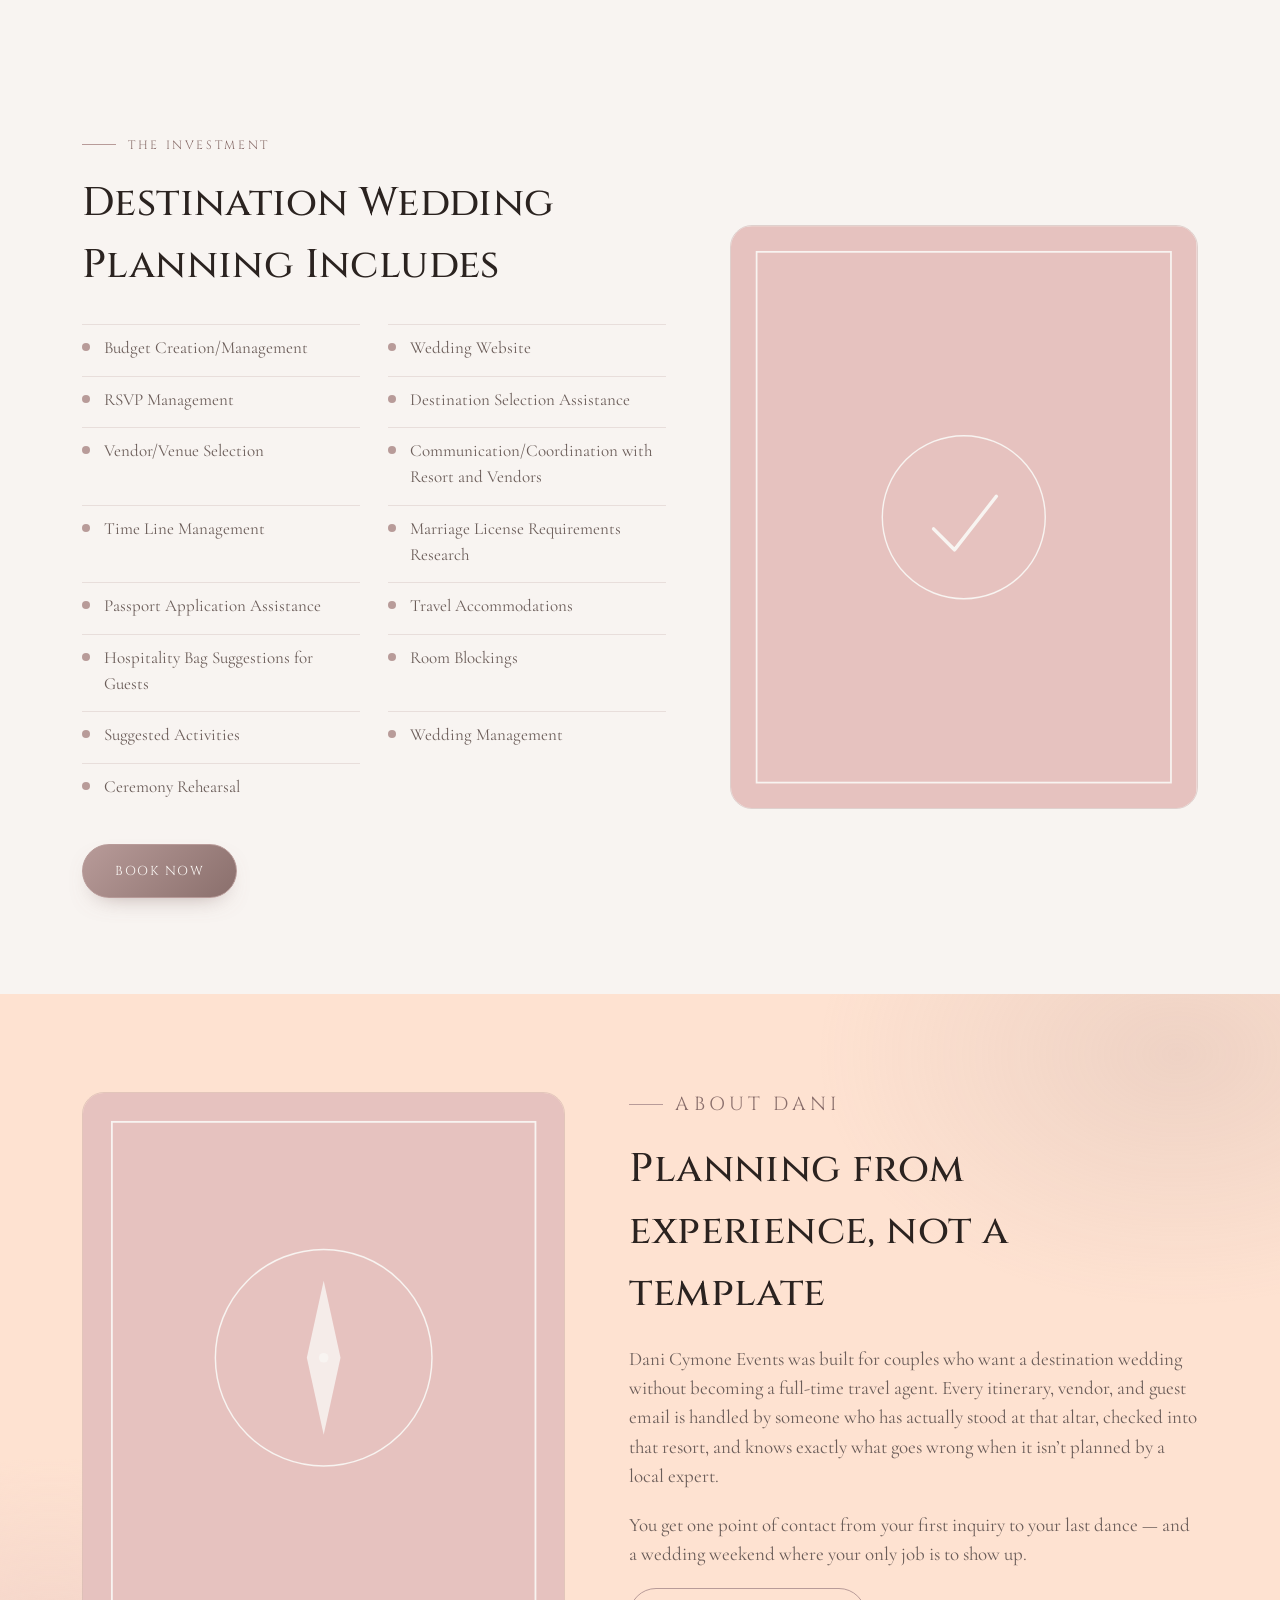
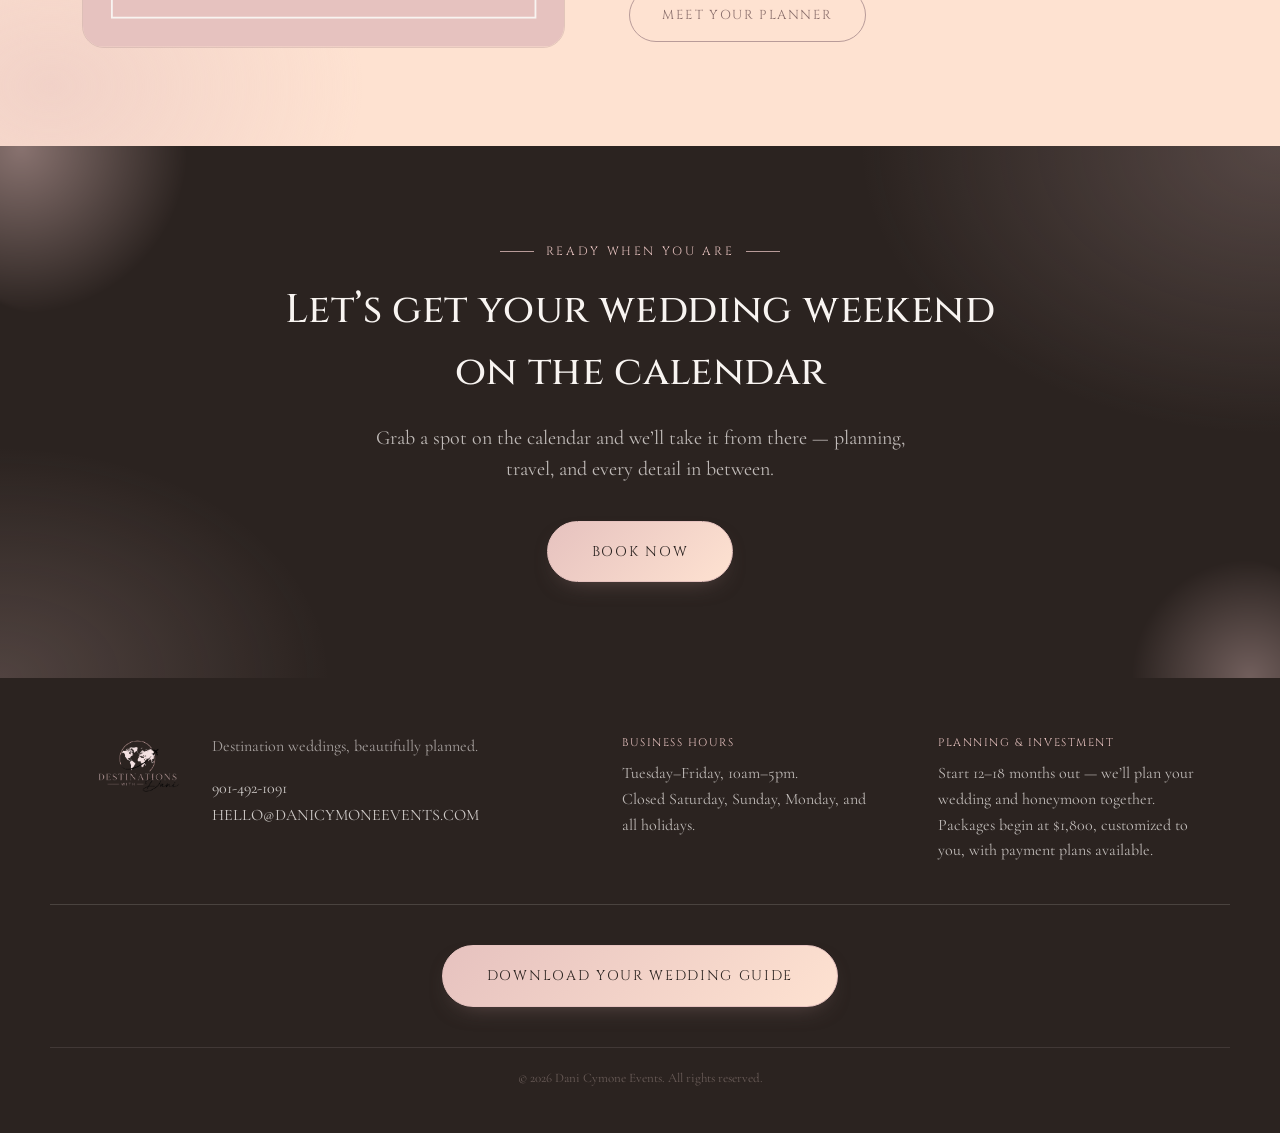
==== commit 6adcae10: "Day 2 Progress" ====
--- a/dani-site/index.html
+++ b/dani-site/index.html
@@ -8,13 +8,7 @@
 <link rel="preconnect" href="https://fonts.googleapis.com">
 <link rel="preconnect" href="https://fonts.gstatic.com" crossorigin>
 <link href="https://fonts.googleapis.com/css2?family=Cinzel:wght@400;500;600&family=Cormorant+Garamond:ital,wght@0,400;0,500;0,600;1,400&family=Petit+Formal+Script&display=swap" rel="stylesheet">
-<!--
-  LOVELACE FONT: Lovelace (Zetafonts) is a paid font and can't be linked from a free CDN.
-  Once you have the licensed font files, drop them into assets/fonts/ and uncomment the
-  @font-face block at the top of css/styles.css — the --font-body variable already points
-  to "Lovelace" first, so the whole site will pick it up automatically with zero other changes.
-  Until then, the site uses Cormorant Garamond as a close elegant-serif stand-in.
--->
+
 <link rel="stylesheet" href="css/styles.css">
 </head>
 <body>
@@ -22,7 +16,10 @@
 <!-- ===== NAV ===== -->
 <header class="site-header" id="siteHeader">
   <div class="wrap header-inner">
-    <a href="#top" class="wordmark">DANI CYMONE <span>EVENTS</span></a>
+    <a href="#top" class="site-logo" aria-label="Destinations with Dani — Home">
+      <img src="assets/images/EditedDaniLogo.jpg" alt="Destinations with Dani" class="logo-img">
+      <span class="wordmark">DANI CYMONE <span>EVENTS</span></span>
+    </a>
     <nav class="primary-nav" aria-label="Primary">
       <a href="#experience">Experience</a>
       <a href="#investment">Investment</a>
@@ -45,23 +42,15 @@
       <div class="hero-actions">
         <a href="https://danicymoneevents.hbportal.co/public/6537eff61da5b40085b5f3f3/1-Schedule" target="_blank" rel="noopener noreferrer" class="btn btn-solid">Plan My Destination Wedding</a>
       </div>
-      <p class="hero-price"><span class="dash"></span>Destination Wedding Planning &nbsp;&bull;&nbsp; from $1,500</p>
+      <p class="hero-price"><span class="dash"></span>Destination Wedding Planning &nbsp;&bull;&nbsp; from $1,800</p>
     </div>
 
     <div class="hero-visual">
       <div class="slideshow" id="heroSlideshow">
-        <div class="slide is-active" style="background-image:url('assets/images/couples/couple-1.jpg')">
-          <span class="slide-caption">Amara &amp; Josiah <em>Jamaica</em></span>
-        </div>
-        <div class="slide" style="background-image:url('assets/images/couples/couple-2.jpg')">
-          <span class="slide-caption">Renee &amp; Devin <em>Tulum, Mexico</em></span>
-        </div>
-        <div class="slide" style="background-image:url('assets/images/couples/couple-3.jpg')">
-          <span class="slide-caption">Priya &amp; Aaron <em>Turks &amp; Caicos</em></span>
-        </div>
-        <div class="slide" style="background-image:url('assets/images/couples/couple-4.jpg')">
-          <span class="slide-caption">Camille &amp; Theo <em>Riviera Maya</em></span>
-        </div>
+        <div class="slide is-active" style="background-image:url('assets/images/couples-1.jpg')"></div>
+        <div class="slide" style="background-image:url('assets/images/couples-2.jpg')"></div>
+        <div class="slide" style="background-image:url('assets/images/couples-3.jpg')"></div>
+        <div class="slide" style="background-image:url('assets/images/couples-4.jpg')"></div>
 
         <div class="compass-mini spin-slow" aria-hidden="true">
           <svg viewBox="0 0 40 40"><circle cx="20" cy="20" r="17" fill="none" stroke="#f8f4f1" stroke-width="1.2"/><path d="M20,6 L24,20 L20,34 L16,20 Z" fill="#f8f4f1"/></svg>
@@ -84,7 +73,7 @@
           <span class="compass-mini-badge" aria-hidden="true">
             <svg viewBox="0 0 40 40"><circle cx="20" cy="20" r="17" fill="none" stroke="#b89b99" stroke-width="1.2"/><path d="M20,6 L24,20 L20,34 L16,20 Z" fill="#b89b99"/></svg>
           </span>
-          <span>Jamaica &middot; Wedding Weekend</span>
+          <span>Make Your Wedding &middot; One To Remember</span>
         </div>
         <div class="hero-card-route">
           <span>Planning</span><i></i><span>Travel</span><i></i><span>Guest Experience</span>
@@ -123,12 +112,7 @@
           <h3>Planning</h3>
           <p>We map your vision, guest count, and budget into a real, working plan &mdash; venue, vendors, and a timeline built around your travel dates.</p>
         </div>
-        <div class="pass-stub">
-          <span class="stub-label">SEAT</span>
-          <span class="stub-value">01</span>
-          <span class="stub-label">GATE</span>
-          <span class="stub-value">A1</span>
-        </div>
+        <div class="pass-stub"></div>
       </article>
 
       <article class="boarding-pass">
@@ -145,12 +129,7 @@
           <h3>Travel</h3>
           <p>Flights, room blocks, transfers, and legal paperwork &mdash; coordinated so your guests get one clear itinerary, not twelve confusing emails.</p>
         </div>
-        <div class="pass-stub">
-          <span class="stub-label">SEAT</span>
-          <span class="stub-value">02</span>
-          <span class="stub-label">GATE</span>
-          <span class="stub-value">B4</span>
-        </div>
+        <div class="pass-stub"></div>
       </article>
 
       <article class="boarding-pass">
@@ -167,12 +146,7 @@
           <h3>Guest Experience</h3>
           <p>On-site coordination from welcome dinner to send-off, so you and every guest are simply&nbsp;&mdash;&nbsp;present.</p>
         </div>
-        <div class="pass-stub">
-          <span class="stub-label">SEAT</span>
-          <span class="stub-value">03</span>
-          <span class="stub-label">GATE</span>
-          <span class="stub-value">C7</span>
-        </div>
+        <div class="pass-stub"></div>
       </article>
     </div>
   </div>
@@ -256,8 +230,14 @@
 <footer class="site-footer">
   <div class="wrap footer-inner">
     <div class="footer-brand">
-      <span class="wordmark">DANI CYMONE <span>EVENTS</span></span>
-      <p>Destination weddings, beautifully planned.</p>
+      <img src="assets/images/EditedDaniLogo.jpg" alt="Destinations with Dani" class="footer-logo">
+      <div class="footer-brand-text">
+        <p>Destination weddings, beautifully planned.</p>
+        <p class="footer-contact">
+          <a href="tel:19014921091">901-492-1091</a><br>
+          <a href="mailto:hello@danicymoneevents.com">HELLO@DANICYMONEEVENTS.COM</a>
+        </p>
+      </div>
     </div>
     <div class="footer-info">
       <div class="footer-block">
--- a/dani-site/css/styles.css
+++ b/dani-site/css/styles.css
@@ -134,13 +134,16 @@
 }
 .wordmark{
   font-family: var(--font-display);
-  font-size: 17px;
+  font-size: 22px;
   letter-spacing: .14em;
   text-decoration: none;
   color: var(--ink);
   white-space: nowrap;
 }
 .wordmark span{ color: var(--mauve-deep); }
+.site-logo{ display:flex; align-items:center; gap: 12px; flex:none; text-decoration: none; }
+.logo-img{ height: 54px; width: auto; transition: height .25s ease; }
+.site-header.is-scrolled .logo-img{ height: 42px; }
 .primary-nav{ display:flex; gap: 34px; margin-left: auto; margin-right: 34px; }
 .primary-nav a{
   text-decoration:none; font-family: var(--font-display);
@@ -219,25 +222,8 @@
   opacity: 0;
   transform: scale(1.06);
   transition: opacity 1.1s ease, transform 6s ease;
-  display:flex; align-items:flex-end;
-}
-.slide::before{
-  content:"";
-  position:absolute; inset:0;
-  background:
-    linear-gradient(160deg, rgba(230,194,191,.55), rgba(184,155,153,.55)),
-    linear-gradient(0deg, rgba(43,35,32,.55) 0%, rgba(43,35,32,0) 42%);
 }
 .slide.is-active{ opacity: 1; transform: scale(1); z-index: 1; }
-.slide-caption{
-  position: relative; z-index: 2;
-  color: var(--cream);
-  font-family: var(--font-display);
-  font-size: 15px;
-  letter-spacing: .06em;
-  padding: 26px 26px 22px;
-}
-.slide-caption em{ display:block; font-style: normal; font-family: var(--font-body); font-size: 16px; color: var(--rose); margin-top: 4px; letter-spacing: .01em; }
 
 .compass-mini{
   position:absolute; top: 20px; right: 20px; width: 46px; height: 46px; z-index: 2; opacity: .85;
@@ -248,7 +234,8 @@
 .slide-controls{
   position:absolute; left:0; right:0; bottom: 0; z-index: 3;
   display:flex; align-items:center; gap: 14px;
-  padding: 0 22px 18px;
+  padding: 26px 22px 18px;
+  background: linear-gradient(0deg, rgba(43,35,32,.55) 0%, rgba(43,35,32,0) 100%);
 }
 .slide-arrow{
   background: rgba(248,244,241,.16);
@@ -285,6 +272,7 @@
 
 .hero-card{
   position: absolute; left: -24px; bottom: -28px;
+  z-index: 5;
   background: var(--cream);
   border: 1px solid rgba(184,155,153,.5);
   border-radius: var(--radius-sm);
@@ -446,9 +434,13 @@
   padding-bottom: 40px; border-bottom: 1px solid rgba(248,244,241,.15);
   flex-wrap: wrap; gap: 40px;
 }
-.footer-brand{ max-width: 260px; }
+.footer-brand{ max-width: 320px; display:flex; align-items:flex-start; gap: 16px; }
 .footer-brand .wordmark{ color: var(--cream); }
-.footer-brand p{ color: rgba(248,244,241,.6); margin-top: 8px; font-size: 16px; }
+.footer-brand-text p{ color: rgba(248,244,241,.6); margin-top: 0; font-size: 16px; }
+.footer-logo{ height: 64px; width: auto; flex: none; }
+.footer-contact{ margin-top: 14px; line-height: 1.7; }
+.footer-contact a{ color: rgba(248,244,241,.8); text-decoration: none; transition: color .2s ease; }
+.footer-contact a:hover{ color: var(--rose); text-decoration: underline; }
 
 .footer-info{ display:flex; gap: 56px; flex-wrap: wrap; }
 .footer-block{ max-width: 260px; }
@@ -499,4 +491,5 @@
   .btn-large{ width: 100%; }
   .nav-cta{ display:none; }
   .hero-card{ position: static; margin-top: 20px; width: auto; }
+  .logo-img{ height: 42px; }
 }
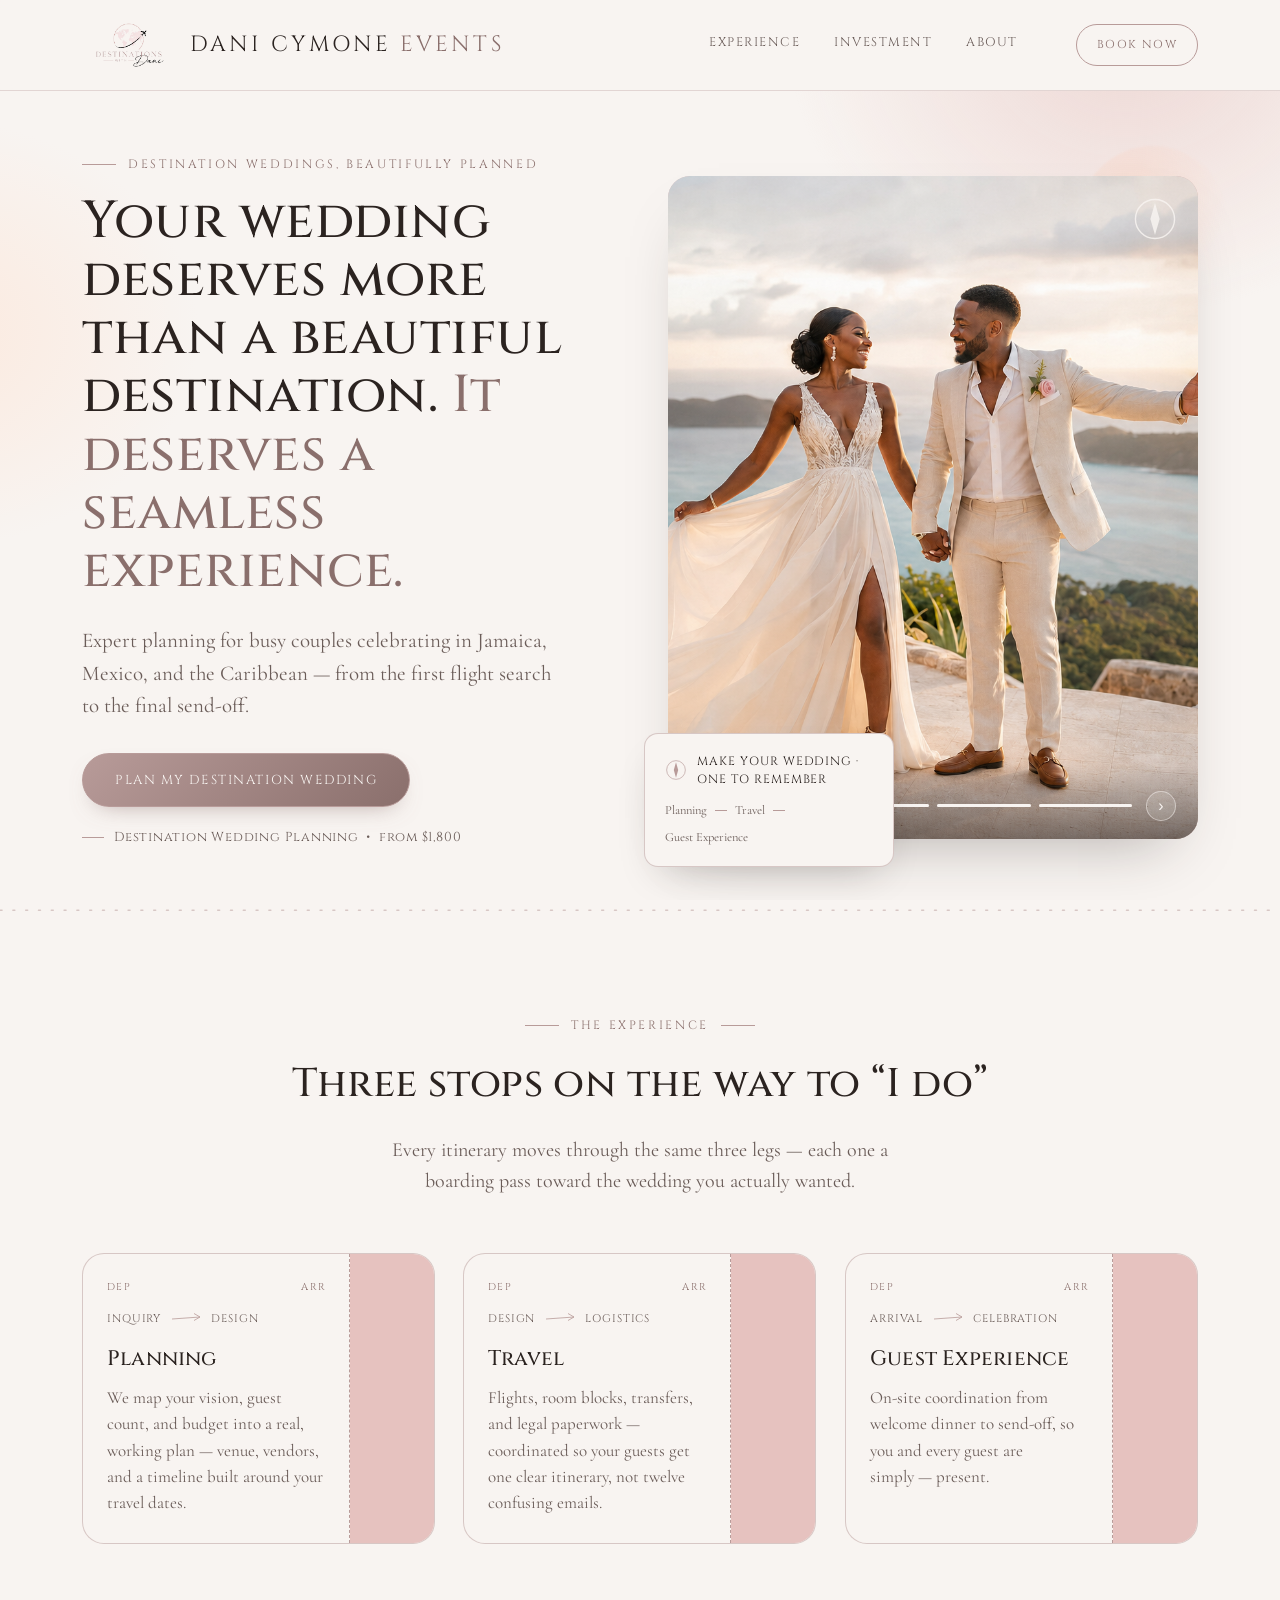
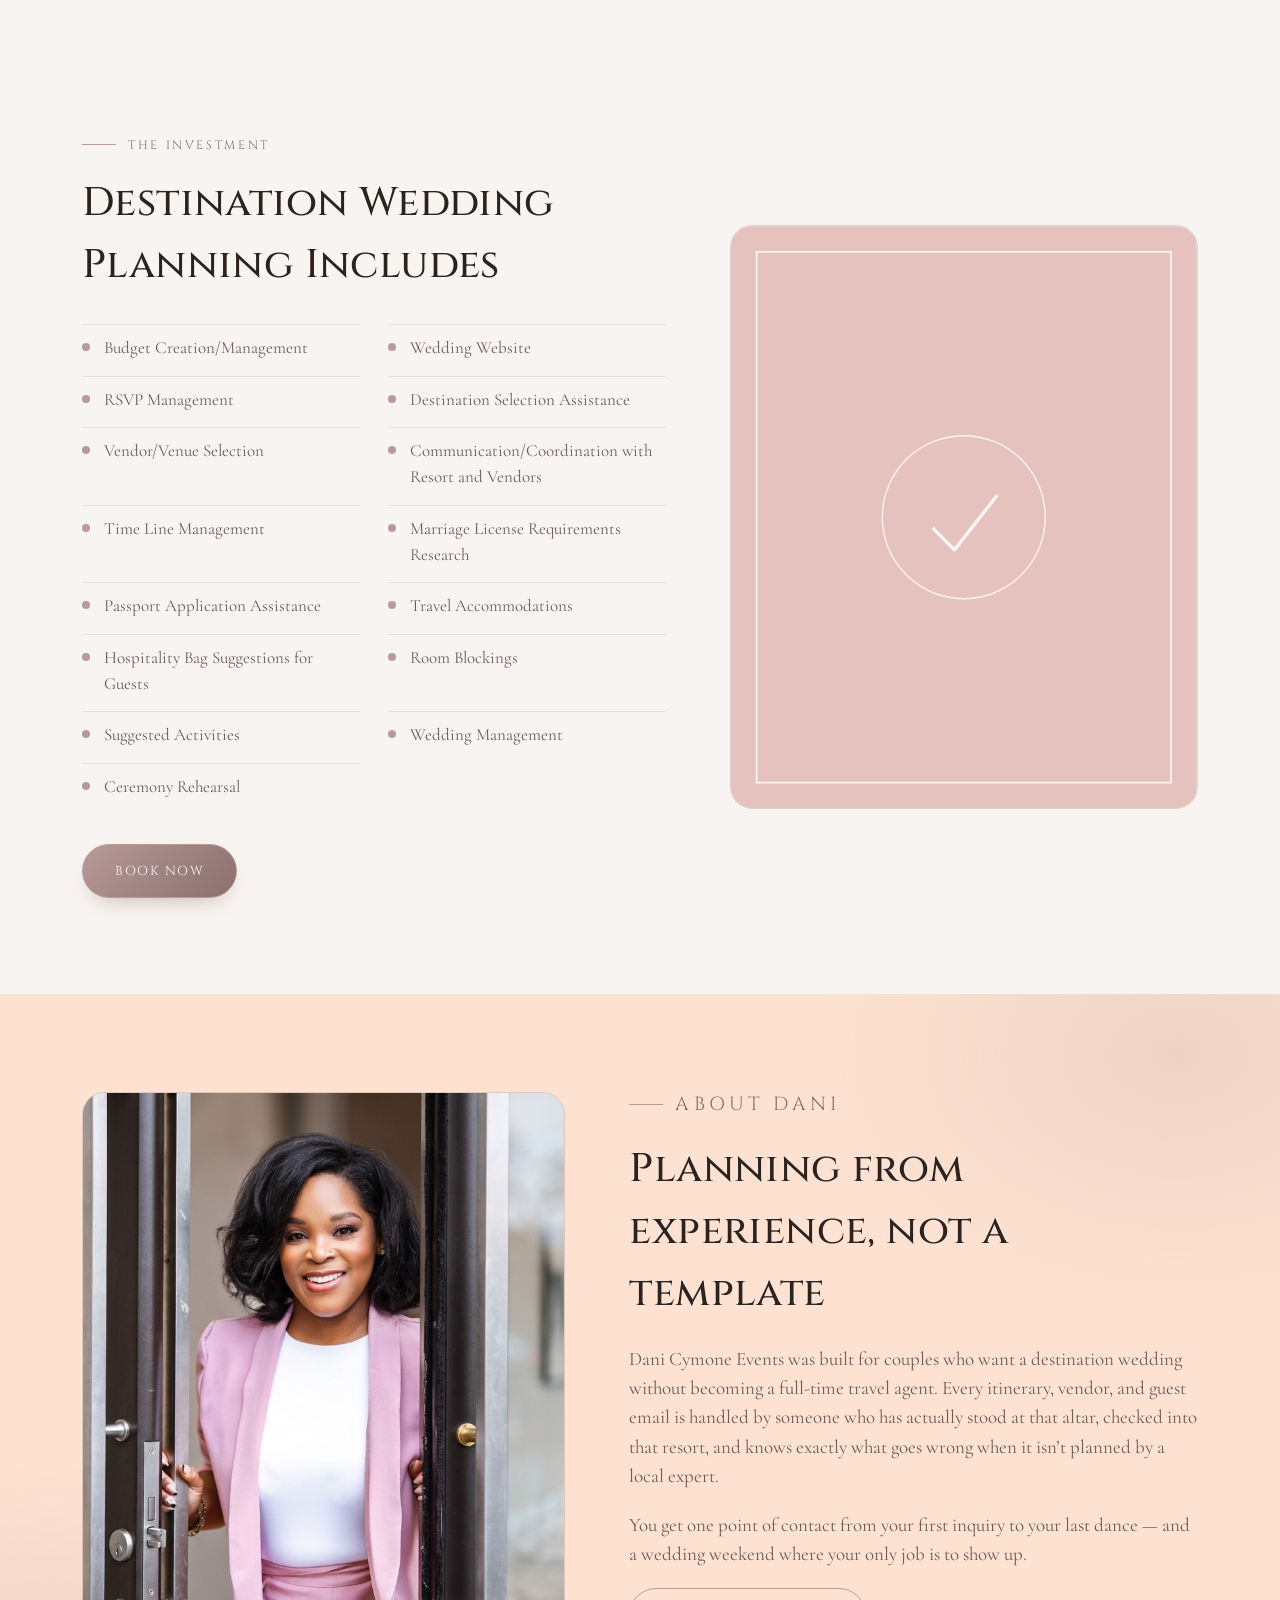
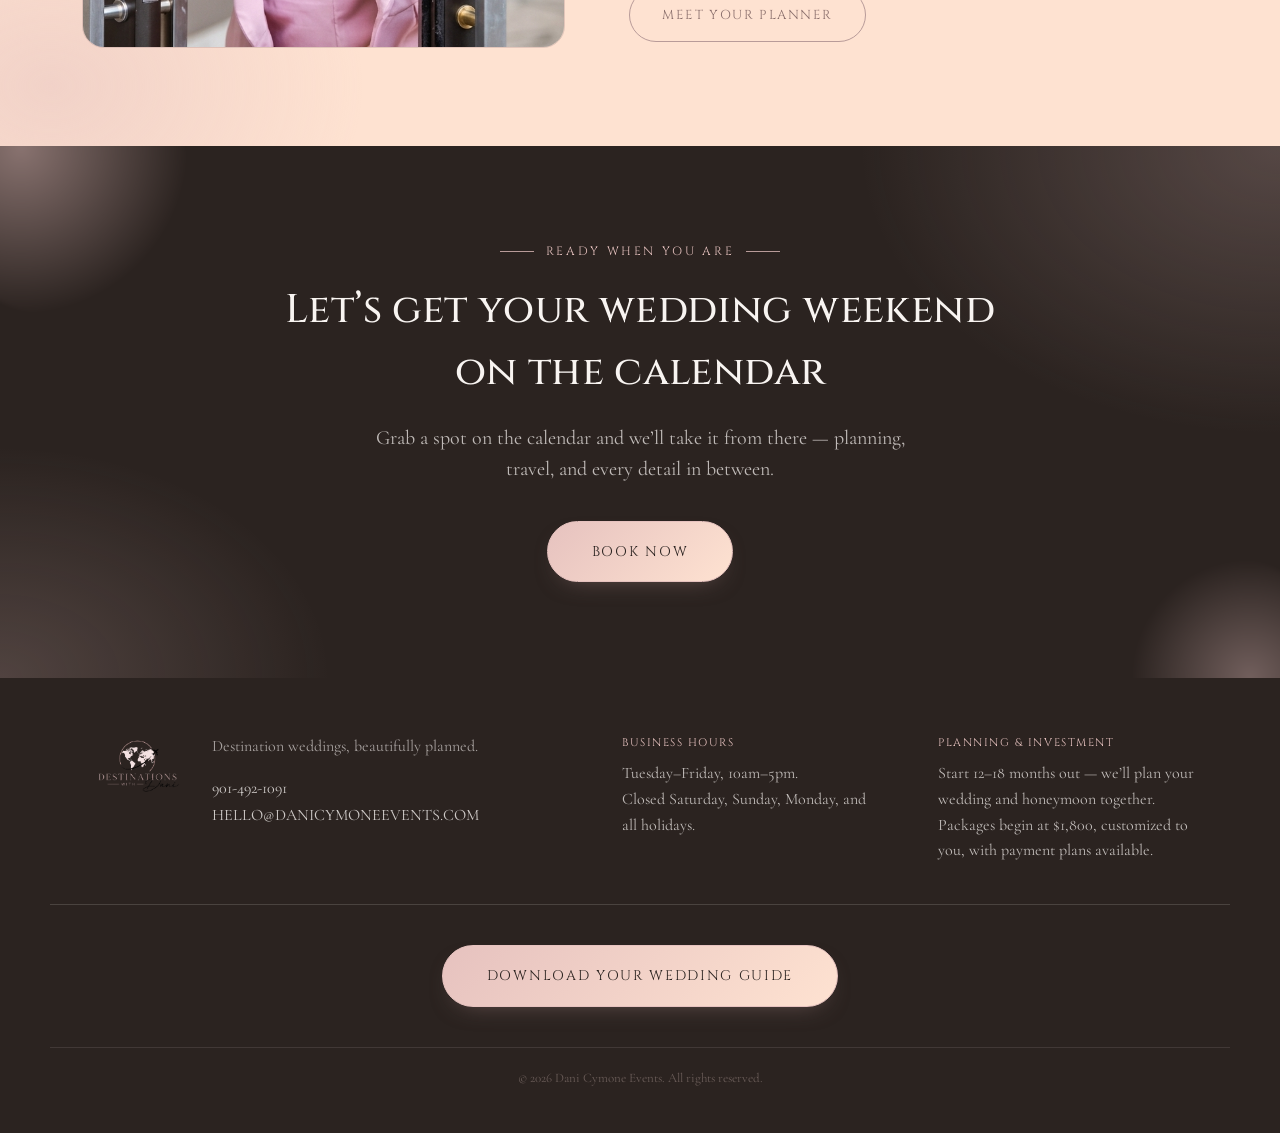
==== commit 3bea2bdb: "day 2.5" ====
--- a/dani-site/index.html
+++ b/dani-site/index.html
@@ -193,16 +193,8 @@
 <!-- ===== ABOUT ===== -->
 <section class="section section-tinted" id="about">
   <div class="wrap about-grid">
-    <div class="about-visual" aria-hidden="true">
-      <svg viewBox="0 0 400 460">
-        <rect x="0" y="0" width="400" height="460" fill="#e6c2bf"/>
-        <rect x="24" y="24" width="352" height="412" fill="none" stroke="#f8f4f1" stroke-width="1.5"/>
-        <g transform="translate(200,220)">
-          <circle r="90" fill="none" stroke="#f8f4f1" stroke-width="1.2"/>
-          <path d="M0,-64 L14,0 L0,64 L-14,0 Z" fill="#f8f4f1" opacity="0.85"/>
-          <circle r="4" fill="#f8f4f1"/>
-        </g>
-      </svg>
+    <div class="about-visual">
+      <img src="assets/images/DaniHeadshot.jpg" alt="Dani Cymone, destination wedding planner" class="about-photo">
     </div>
     <div class="about-copy">
       <p class="eyebrow"><span class="rule"></span>About Dani</p>
--- a/dani-site/css/styles.css
+++ b/dani-site/css/styles.css
@@ -385,6 +385,13 @@
 /* ============ ABOUT ============ */
 .about-grid{ display:grid; grid-template-columns: 0.85fr 1fr; gap: 64px; align-items:center; }
 .about-visual{ border: 1px solid rgba(184,155,153,.4); border-radius: var(--radius); overflow: hidden; }
+.about-photo{
+  width: 100%;
+  height: 100%;
+  aspect-ratio: 400 / 460;
+  object-fit: cover;
+  object-position: center;
+}
 .about-copy p{ font-size: 19px; }
 
 /* ============ BOOK NOW ============ */
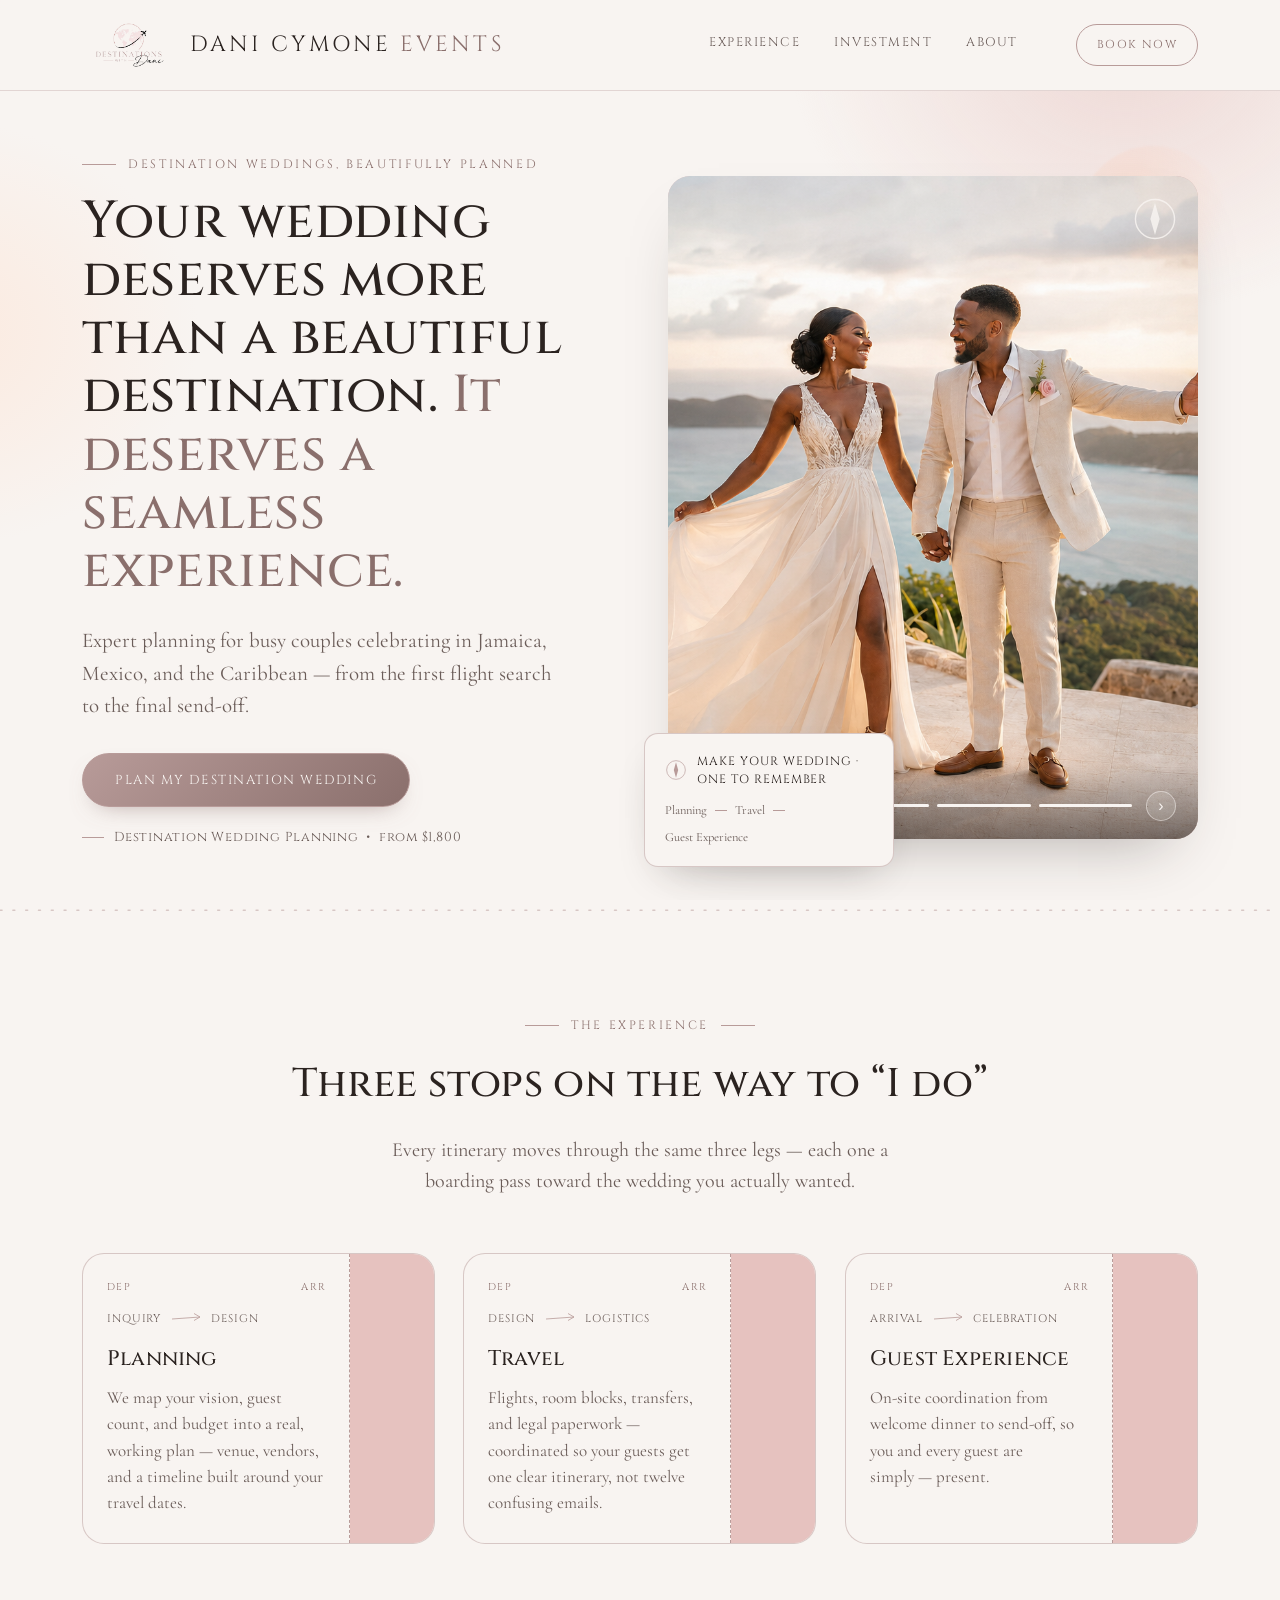
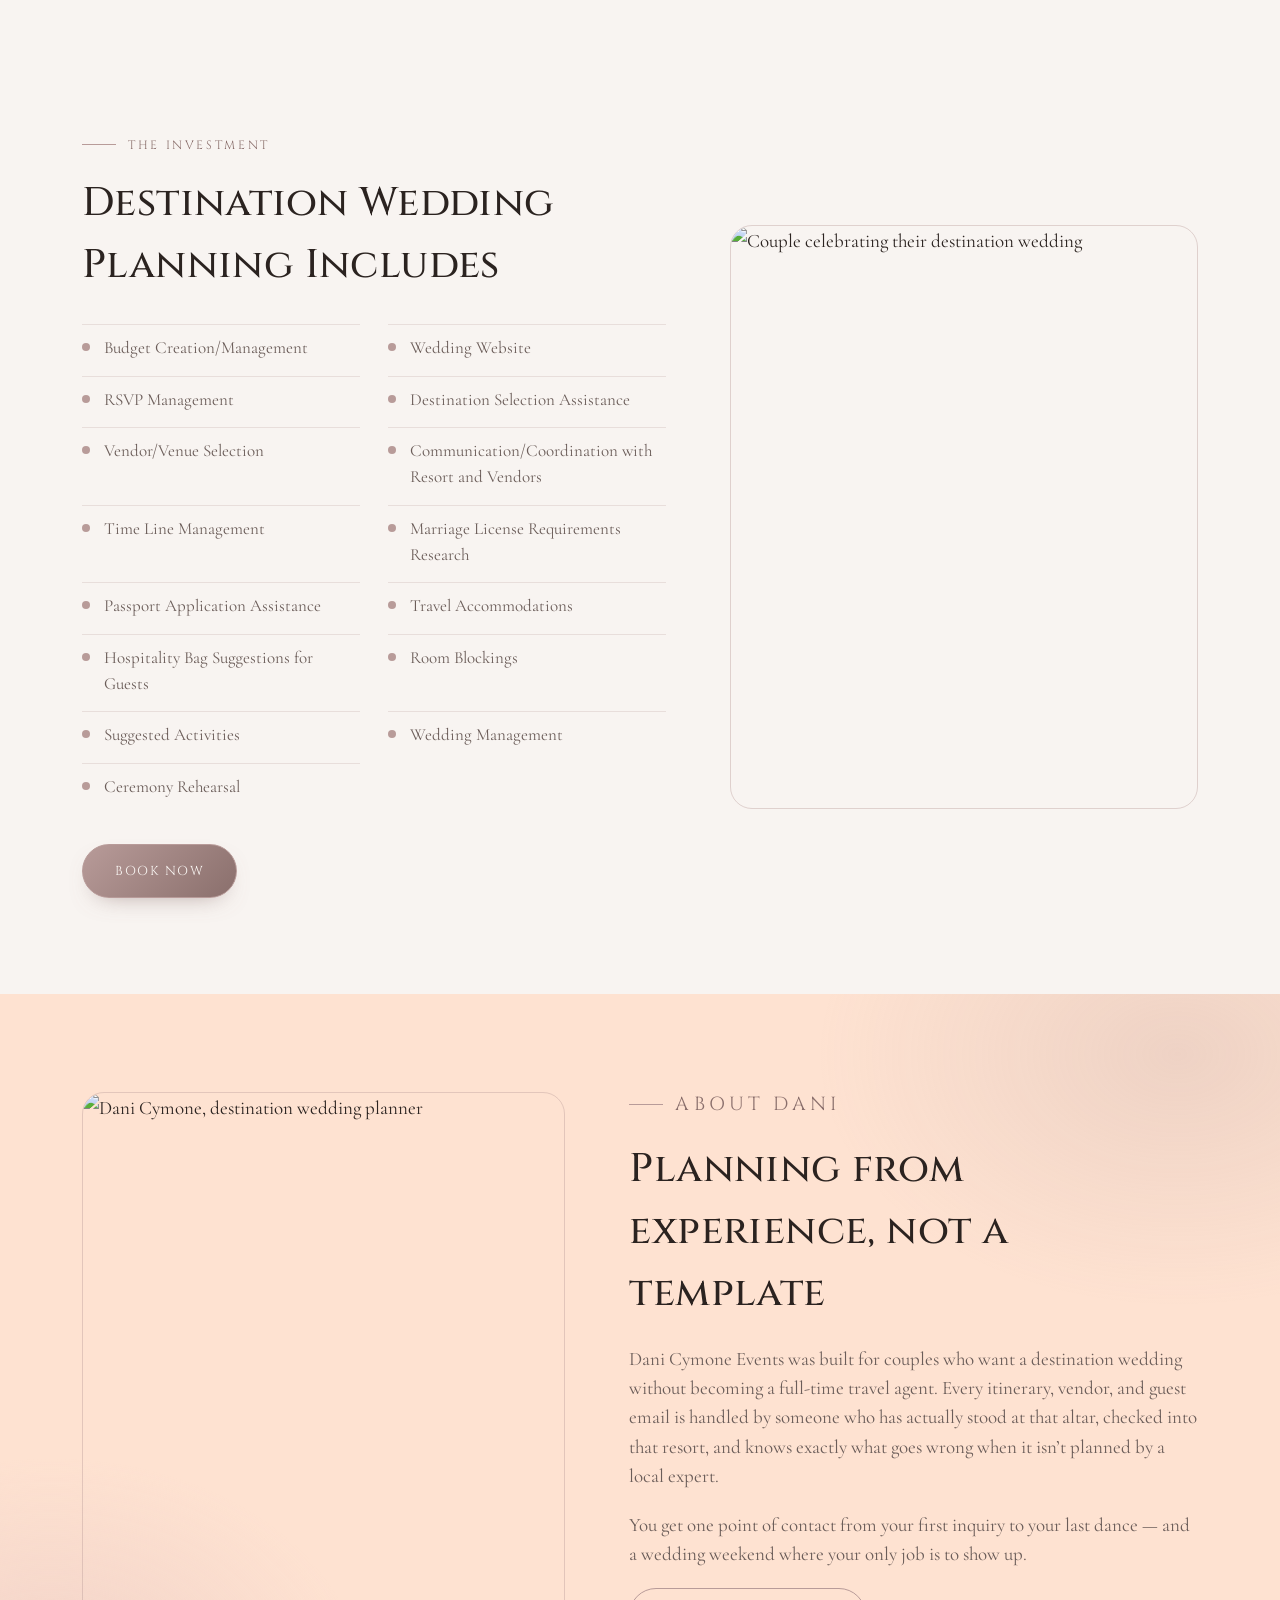
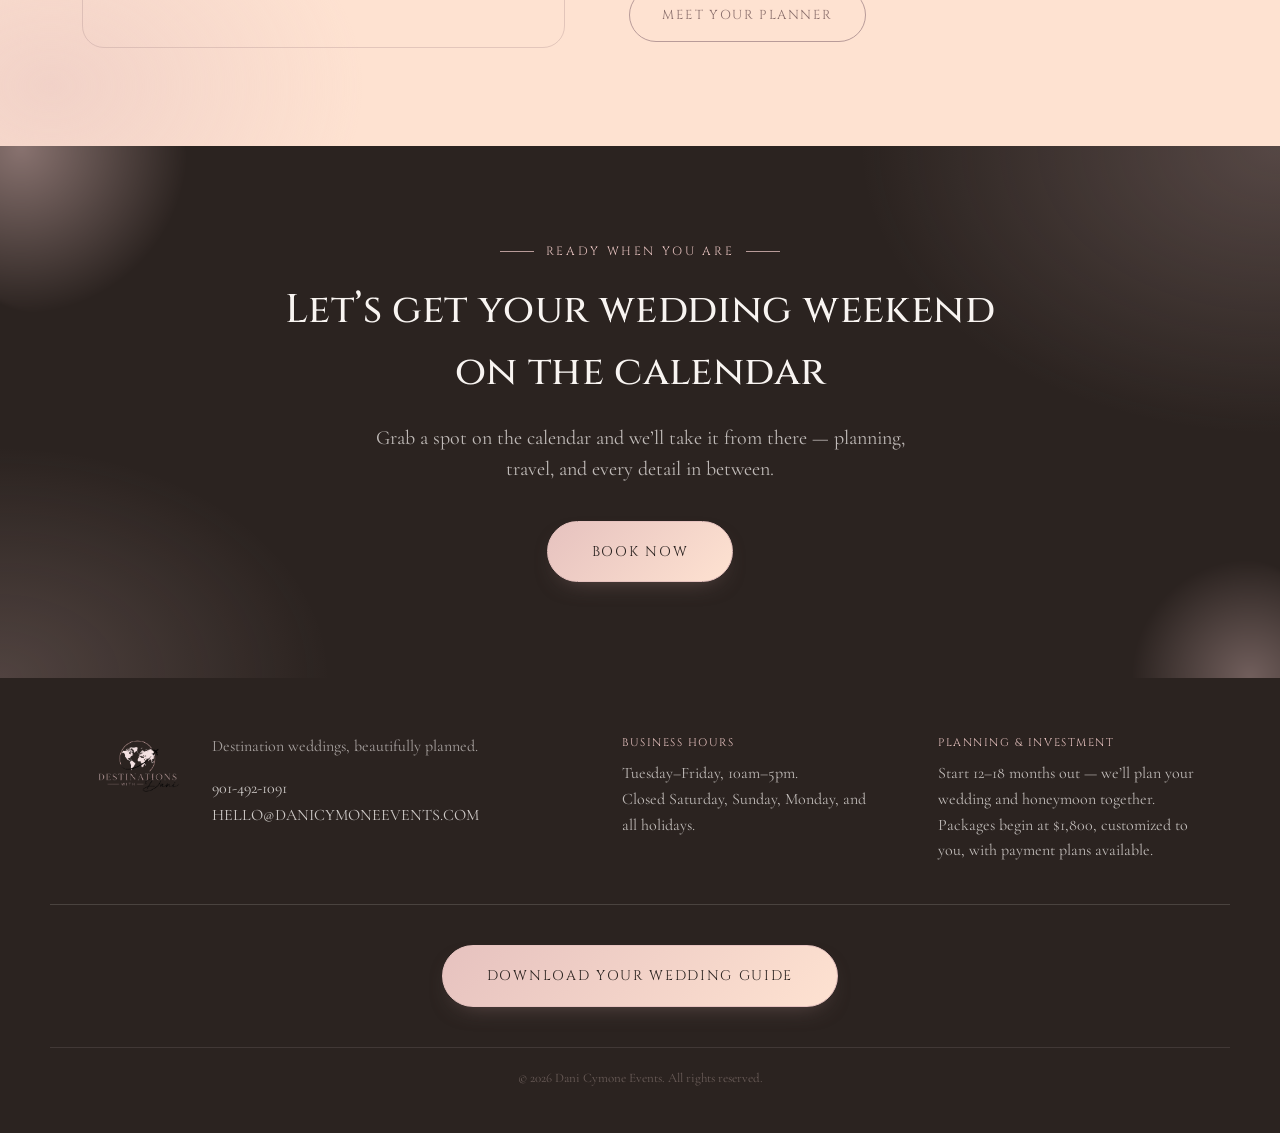
==== commit 6dde6c96: "Add favicon links to index.html" ====
--- a/dani-site/index.html
+++ b/dani-site/index.html
@@ -5,6 +5,13 @@
 <meta name="viewport" content="width=device-width, initial-scale=1.0">
 <title>Destinations with Dani | Destination Wedding Planning</title>
 <meta name="description" content="Expert destination wedding planning for busy couples celebrating in Jamaica, Mexico, and the Caribbean.">
+
+<link rel="icon" href="assets/images/favicon.ico" sizes="any">
+<link rel="icon" type="image/png" href="assets/images/favicon-32.png" sizes="32x32">
+<link rel="icon" type="image/png" href="assets/images/favicon-16.png" sizes="16x16">
+<link rel="apple-touch-icon" href="assets/images/favicon-180.png">
+<link rel="icon" type="image/png" sizes="512x512" href="assets/images/favicon-512.png">
+
 <link rel="preconnect" href="https://fonts.googleapis.com">
 <link rel="preconnect" href="https://fonts.gstatic.com" crossorigin>
 <link href="https://fonts.googleapis.com/css2?family=Cinzel:wght@400;500;600&family=Cormorant+Garamond:ital,wght@0,400;0,500;0,600;1,400&family=Petit+Formal+Script&display=swap" rel="stylesheet">
@@ -177,15 +184,8 @@
       </ul>
       <a href="https://danicymoneevents.hbportal.co/public/6537eff61da5b40085b5f3f3/1-Schedule" target="_blank" rel="noopener noreferrer" class="btn btn-solid">Book Now</a>
     </div>
-    <div class="investment-visual" aria-hidden="true">
-      <svg viewBox="0 0 400 500">
-        <rect x="0" y="0" width="400" height="500" fill="#e6c2bf"/>
-        <rect x="22" y="22" width="356" height="456" fill="none" stroke="#f8f4f1" stroke-width="1.5"/>
-        <g transform="translate(200,250)">
-          <circle r="70" fill="none" stroke="#f8f4f1" stroke-width="1.2"/>
-          <path d="M-26,10 L-8,28 L28,-18" fill="none" stroke="#f8f4f1" stroke-width="3" stroke-linecap="round" stroke-linejoin="round"/>
-        </g>
-      </svg>
+    <div class="investment-visual">
+      <img src="assets/images/couples-5.jpg" alt="Couple celebrating their destination wedding" class="investment-photo">
     </div>
   </div>
 </section>
@@ -194,7 +194,7 @@
 <section class="section section-tinted" id="about">
   <div class="wrap about-grid">
     <div class="about-visual">
-      <img src="assets/images/DaniHeadshot.jpg" alt="Dani Cymone, destination wedding planner" class="about-photo">
+      <img src="assets/images/dani-portrait.jpg" alt="Dani Cymone, destination wedding planner" class="about-photo">
     </div>
     <div class="about-copy">
       <p class="eyebrow"><span class="rule"></span>About Dani</p>
